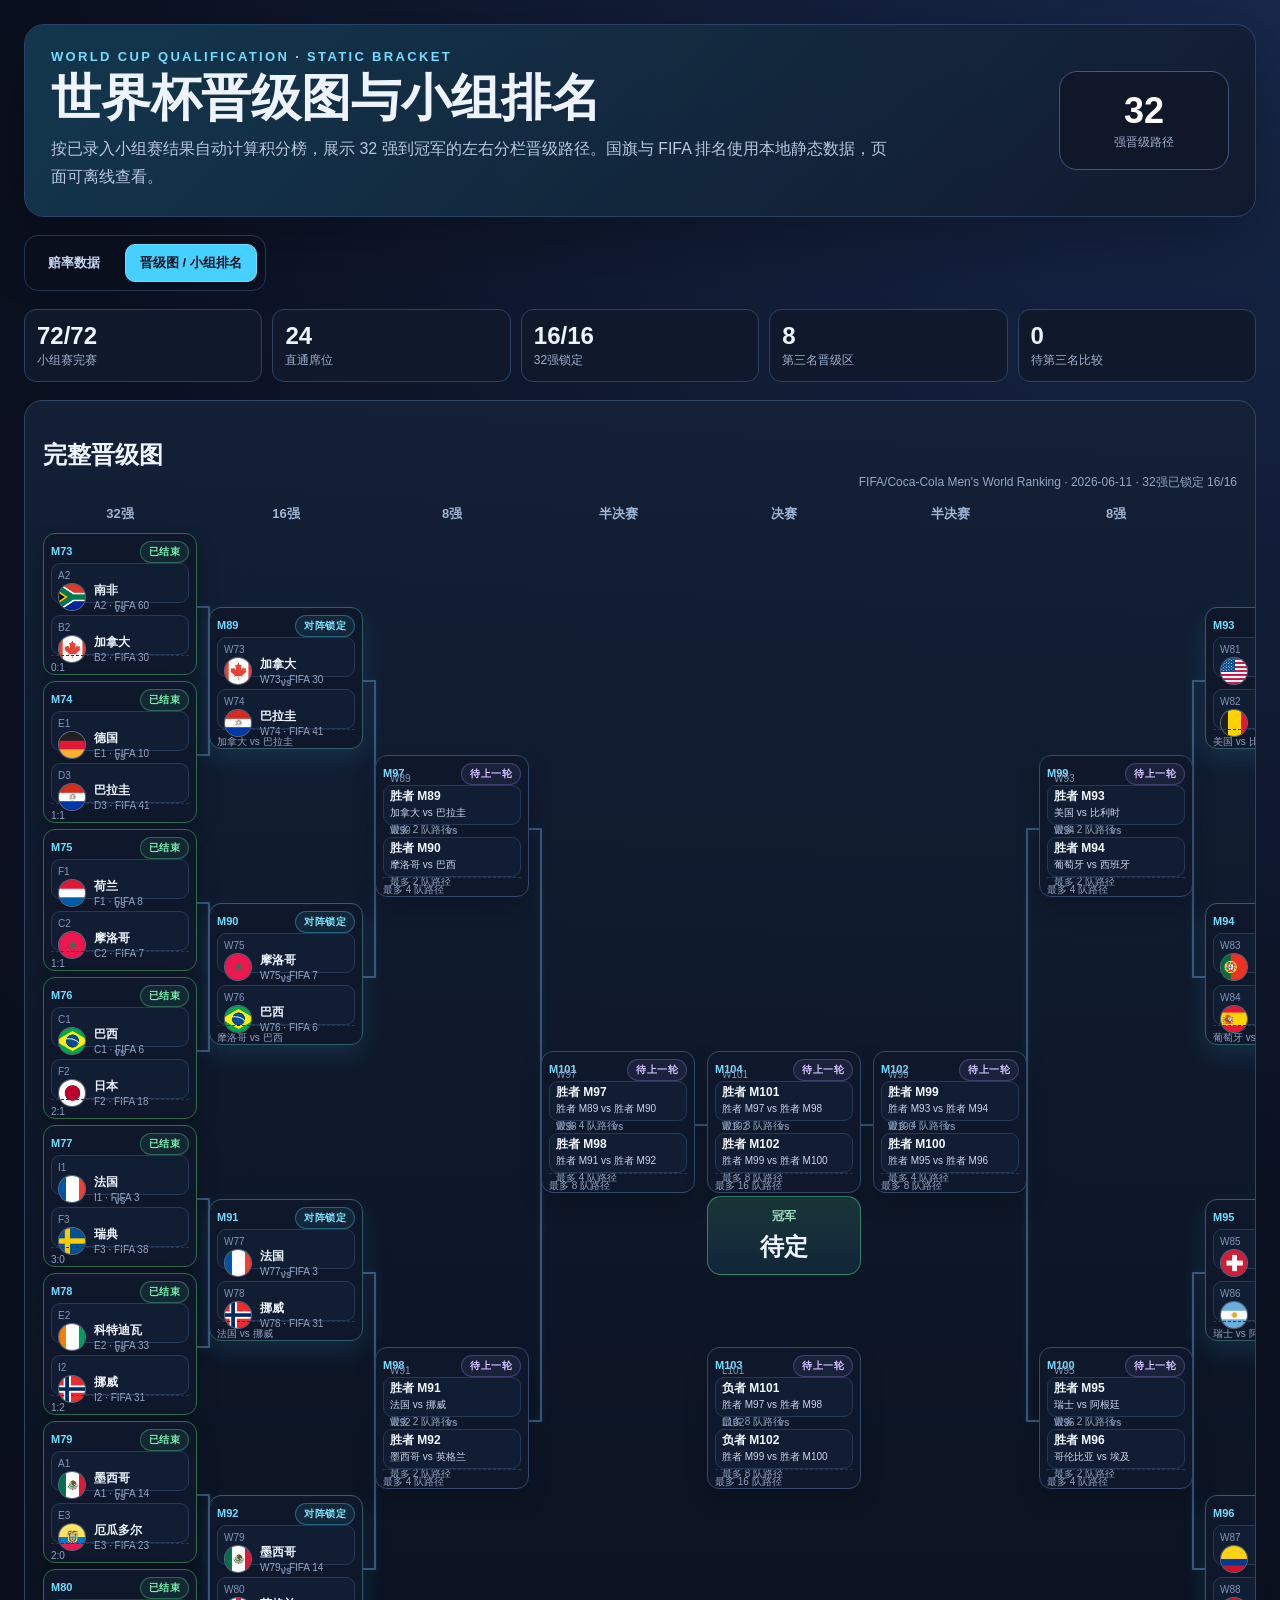
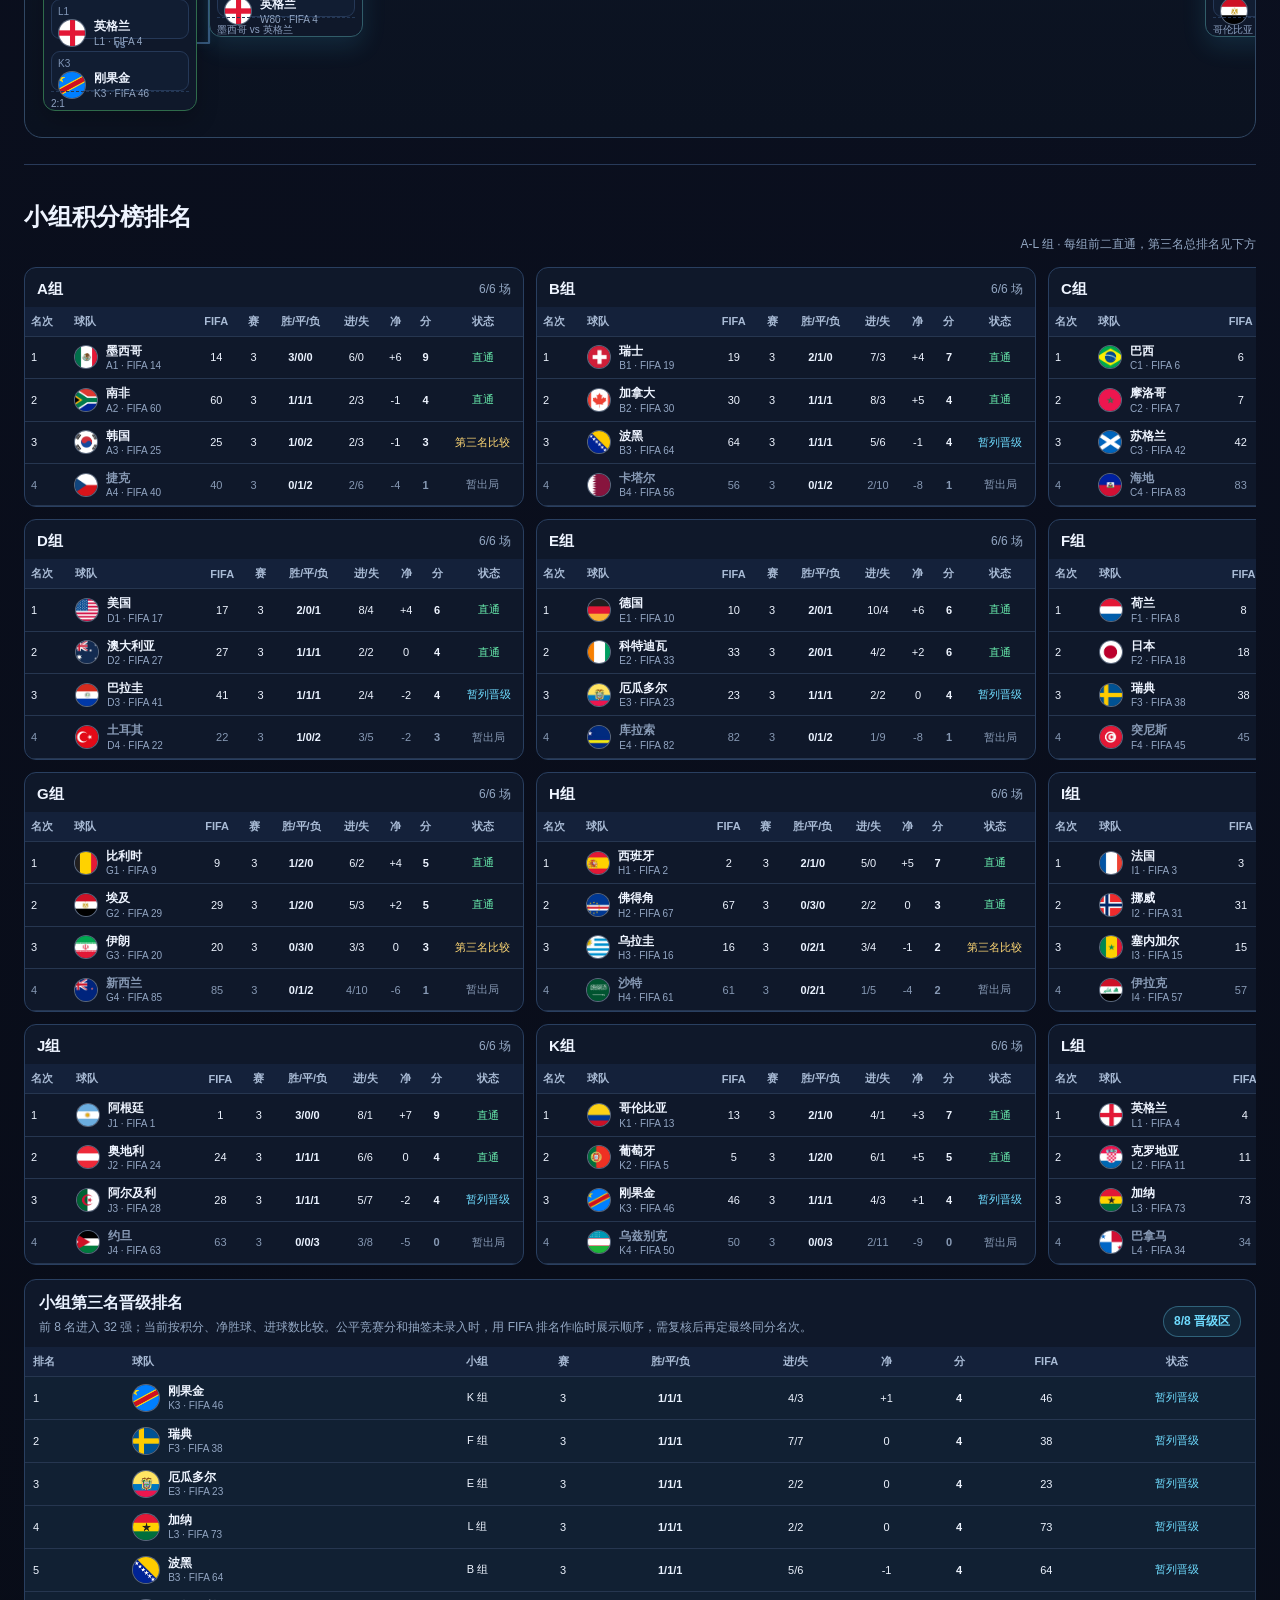
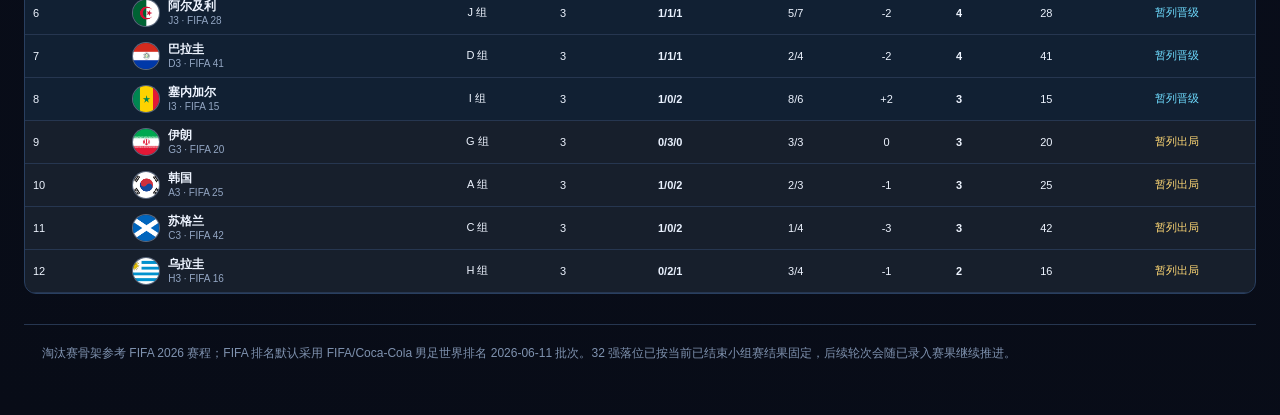
==== bracket.html @ 6c83ca10 "Add 2026-07-04 World Cup knockout odds" ====
<!doctype html>
<html lang="zh-CN">
<head>
  <meta charset="utf-8">
  <meta name="viewport" content="width=device-width,initial-scale=1">
  <title>美加墨世界杯晋级图与小组排名</title>
  <link rel="stylesheet" href="styles.css?v=20260704-r32-88">
</head>
<body>
<div class="app bracket-app">
  <header class="hero bracket-hero">
    <div>
      <div class="eyebrow">WORLD CUP QUALIFICATION · STATIC BRACKET</div>
      <h1>世界杯晋级图与小组排名</h1>
      <p>按已录入小组赛结果自动计算积分榜，展示 32 强到冠军的左右分栏晋级路径。国旗与 FIFA 排名使用本地静态数据，页面可离线查看。</p>
    </div>
    <div class="hero-badge"><strong>32</strong><span>强晋级路径</span></div>
  </header>

  <nav class="page-tabs" aria-label="页面切换">
    <a class="page-tab" href="index.html?v=20260704-r32-88">赔率数据</a>
    <a class="page-tab active" href="bracket.html?v=20260704-r32-88">晋级图 / 小组排名</a>
  </nav>

  <main>
    <section id="bracketSummary" class="advance-stats"></section>
    <section id="fullBracket" class="full-bracket-shell"></section>
    <section id="groupStandings" class="standings-board"></section>
  </main>

  <footer class="footer">
    淘汰赛骨架参考 FIFA 2026 赛程；FIFA 排名默认采用 FIFA/Coca-Cola 男足世界排名 2026-06-11 批次。32 强落位已按当前已结束小组赛结果固定，后续轮次会随已录入赛果继续推进。
  </footer>
</div>
  <script src="data.js?v=20260704-r32-88"></script>
  <script src="bracket.js?v=20260704-r32-88"></script>
</body>
</html>
---- styles.css ----
:root{
  --bg:#0b1020;--panel:#121a2d;--panel2:#18233b;--line:#2a3857;
  --text:#eef4ff;--muted:#9fb0cd;--accent:#45d0ff;--good:#54e39e;
  --warn:#ffcf5a;--bad:#ff6b78;--purple:#a78bfa;
  --tier-extreme:#ff5f6d;--tier-strong:#ff9f43;--tier-mid:#ffd166;
  --tier-balanced:#45d0ff;--tier-high:#a78bfa;
}
*{box-sizing:border-box}
html{scroll-behavior:smooth}
body{margin:0;background:radial-gradient(circle at top right,#17284b 0,#0b1020 32%,#080c17 100%);color:var(--text);font-family:Inter,"Microsoft YaHei","PingFang SC",Arial,sans-serif}
button,input,select{font:inherit}
.app{max-width:1600px;margin:0 auto;padding:24px}
.hero{display:grid;grid-template-columns:1fr auto;gap:18px;align-items:center;padding:24px 26px;border:1px solid #2b4168;background:linear-gradient(135deg,rgba(34,67,112,.82),rgba(15,25,45,.88));border-radius:20px;box-shadow:0 22px 70px rgba(0,0,0,.28)}
.eyebrow{color:#74dcff;font-size:13px;letter-spacing:.18em;font-weight:800}
h1{font-size:clamp(28px,4vw,50px);margin:8px 0 10px;line-height:1.05}
.hero p{margin:0;color:#b8c7df;max-width:850px;line-height:1.8}
.hero-badge{min-width:170px;text-align:center;border:1px solid #3d5885;background:#0f1729;border-radius:18px;padding:18px}
.hero-badge strong{display:block;font-size:36px;color:#fff}
.hero-badge span{font-size:12px;color:#9fb0cd}
.page-tabs{display:flex;gap:10px;margin:18px 0;border:1px solid #243654;background:rgba(10,16,31,.8);border-radius:14px;padding:8px;width:max-content;max-width:100%}
.page-tab{display:inline-flex;align-items:center;justify-content:center;min-height:38px;padding:8px 14px;border:1px solid transparent;border-radius:10px;color:#c6d7ee;text-decoration:none;font-weight:800;font-size:13px}
.page-tab:hover{background:#172440;color:#fff}
.page-tab.active{background:#45d0ff;color:#07111f;border-color:#6fdcff}
.toolbar{position:sticky;top:0;z-index:20;margin:18px 0;background:rgba(10,16,31,.92);backdrop-filter:blur(16px);border:1px solid #243654;border-radius:16px;padding:14px;display:grid;gap:12px}
.toolbar-main{display:grid;grid-template-columns:minmax(260px,1fr) minmax(180px,220px) auto;gap:10px;align-items:stretch}
.toolbar-filter-grid{display:grid;grid-template-columns:repeat(3,minmax(0,1fr));gap:10px;align-items:start}
.filter-group{display:grid;grid-template-columns:auto minmax(0,1fr);gap:10px;align-items:start;border:1px solid #243654;background:rgba(16,25,43,.62);border-radius:12px;padding:8px}
.toolbar-dates{display:grid;grid-template-columns:auto minmax(0,1fr);gap:10px;align-items:start}
.toolbar-label{display:inline-flex;align-items:center;min-height:42px;color:#9fb0cd;font-size:12px;font-weight:900;letter-spacing:.12em;white-space:nowrap}
.control{width:100%;border:1px solid #334563;background:#10192b;color:#eaf2ff;border-radius:10px;padding:10px 12px;outline:none}
.control:focus{border-color:#45d0ff;box-shadow:0 0 0 3px rgba(69,208,255,.12)}
.date-filter,.chip-filter{display:flex;align-items:center;flex-wrap:wrap;gap:6px;min-height:42px;overflow:visible;border:1px solid #334563;background:#10192b;border-radius:10px;padding:7px}
.date-chip,.filter-chip{flex:0 0 auto;border:1px solid #334563;background:#172440;color:#c6d7ee;border-radius:999px;padding:6px 10px;font-size:12px;font-weight:800;cursor:pointer}
.date-chip:hover,.filter-chip:hover{border-color:#45d0ff;color:#fff}
.date-chip.active,.filter-chip.active{background:#45d0ff;border-color:#6fdcff;color:#07111f}
.btn{border:1px solid #3e557a;background:#172440;color:#fff;border-radius:10px;padding:10px 14px;cursor:pointer;font-weight:700;white-space:nowrap}
.btn:hover{background:#203153}
.stats{display:grid;grid-template-columns:repeat(6,1fr);gap:12px;margin:18px 0}
.stat{border:1px solid #283a59;background:linear-gradient(180deg,#141e33,#101829);border-radius:14px;padding:16px}
.stat b{display:block;font-size:26px;margin-bottom:3px}
.stat span{font-size:12px;color:#9fb0cd}
.legend{display:flex;gap:8px;flex-wrap:wrap;margin:0 0 18px}
.legend-item{border:1px solid #334563;border-radius:999px;padding:6px 10px;font-size:12px;color:#c8d5e9}
.dot{display:inline-block;width:9px;height:9px;border-radius:50%;margin-right:6px}
.group{margin:22px 0 34px}
.group-title{display:flex;justify-content:space-between;align-items:end;border-bottom:1px solid #2a3956;padding:0 3px 12px;margin-bottom:14px}
.group-title h2{margin:0;font-size:24px}
.group-title small{color:#91a3c0}
.cards{display:grid;grid-template-columns:repeat(2,minmax(0,1fr));gap:16px}
.card{--tier:#45d0ff;border:1px solid #2b3a58;border-left:5px solid var(--tier);background:linear-gradient(160deg,rgba(24,35,59,.98),rgba(13,21,38,.98));border-radius:16px;overflow:hidden;box-shadow:0 16px 34px rgba(0,0,0,.2)}
.card-head{display:grid;grid-template-columns:1fr auto 1fr;align-items:center;gap:12px;padding:18px 18px 14px;background:linear-gradient(90deg,rgba(255,255,255,.025),rgba(255,255,255,.01))}
.team{text-align:center}
.team-name{font-size:21px;font-weight:850}
.rank{font-size:12px;color:#8fa2c0;margin-top:5px}
.score{font-size:30px;font-weight:900;white-space:nowrap}
.badges{display:flex;justify-content:center;gap:6px;flex-wrap:wrap;margin-top:7px}
.badge{font-size:11px;padding:4px 7px;border-radius:999px;border:1px solid #3b4e70;color:#c7d5ea}
.badge.host{color:#ffe18a;border-color:#806b27;background:#352d10}
.badge.verify{color:#8fe9ff;border-color:#23697e;background:#0c303d}
.badge.review{color:#ffd88d;border-color:#7f5b27;background:#382711}
.card-meta{display:flex;gap:10px;justify-content:space-between;padding:0 18px 14px;color:#92a6c3;font-size:12px}
.trend-strip{display:grid;grid-template-columns:repeat(3,minmax(0,1fr));gap:10px;padding:0 16px 16px}
.trend-chip{border:1px solid #2d4367;background:linear-gradient(180deg,#162340,#10192d);border-radius:12px;padding:10px 12px;min-width:0}
.trend-chip span{display:block;color:#8fa2c0;font-size:11px;margin-bottom:5px}
.trend-chip b{display:block;color:#f4f8ff;font-size:14px;line-height:1.35;white-space:nowrap;overflow:hidden;text-overflow:ellipsis}
.odds-grid{display:grid;grid-template-columns:1fr 1fr;gap:12px;padding:0 16px 16px}
.market{border:1px solid #2a3a57;background:#0e1728;border-radius:12px;padding:13px;min-width:0}
.market h3{font-size:14px;margin:0 0 10px;display:flex;justify-content:space-between;gap:8px}
.market h3 span{color:#8196b7;font-weight:500;font-size:11px}
.odds-head,.odds-row{display:grid;grid-template-columns:70px repeat(3,1fr);gap:6px;align-items:center}
.odds-head{font-size:11px;color:#7f92af;padding-bottom:6px;border-bottom:1px solid #263650}
.odds-row{font-size:13px;padding:7px 0;border-bottom:1px dashed #24324b}
.odds-row:last-child{border-bottom:0}
.odds-row b{text-align:center}
.arrow-up{color:#ff7784;font-weight:800;margin-left:3px}.arrow-down{color:#58b8ff;font-weight:800;margin-left:3px}.arrow-flat{color:#a9b7cc}
.spark{height:46px;margin:7px 0 0}
.spark svg{width:100%;height:100%}
.analysis{display:grid;grid-template-columns:1fr auto;gap:12px;align-items:center;border-top:1px solid #293852;padding:14px 16px}
.analysis p{margin:0;color:#c3d0e4;font-size:13px;line-height:1.65}
.outcome{border-radius:10px;padding:8px 10px;text-align:center;font-weight:800;font-size:12px;min-width:92px}
.outcome.hit{background:rgba(84,227,158,.13);color:#68edae;border:1px solid rgba(84,227,158,.35)}
.outcome.cold{background:rgba(255,107,120,.13);color:#ff8893;border:1px solid rgba(255,107,120,.35)}
.outcome.push{background:rgba(255,207,90,.13);color:#ffd875;border:1px solid rgba(255,207,90,.35)}
.details{display:none;border-top:1px solid #293852;padding:0 16px 16px}
.card.open .details{display:block}
.details-actions{display:flex;justify-content:space-between;align-items:center;margin-top:13px}
.source-link{color:#6fdcff;text-decoration:none;font-size:12px}
.detail-section{margin-top:14px}
.detail-section h4{font-size:13px;margin:0 0 8px;color:#eaf2ff}
.table-wrap{overflow:auto;margin-top:10px;border:1px solid #263650;border-radius:10px}
table{width:100%;border-collapse:collapse;font-size:12px}
th,td{padding:8px 10px;border-bottom:1px solid #263650;text-align:center;white-space:nowrap}
th{background:#14213a;color:#a9bbd5}
td:first-child,th:first-child{text-align:left}
.empty{padding:42px;text-align:center;border:1px dashed #334762;border-radius:15px;color:#93a6c3}
.small-empty{padding:18px;font-size:12px}
.qualification{margin:20px 0 30px;border:1px solid #304763;background:linear-gradient(180deg,rgba(19,32,54,.96),rgba(11,18,32,.96));border-radius:18px;padding:18px;box-shadow:0 18px 42px rgba(0,0,0,.18)}
.qualification-head,.board-title{display:flex;align-items:end;justify-content:space-between;gap:12px;margin-bottom:14px}
.qualification-head h2,.board-title h3{margin:0}
.qualification-head h2{font-size:28px}
.qualification-head span,.board-title span{color:#94a8c4;font-size:12px}
.section-kicker{font-size:12px;font-weight:850;letter-spacing:.14em;color:#6fdcff;margin-bottom:5px}
.advance-stats{display:grid;grid-template-columns:repeat(4,1fr);gap:10px;margin-bottom:14px}
.advance-stats div{border:1px solid #2b4263;background:#10192b;border-radius:12px;padding:12px}
.advance-stats b{display:block;font-size:24px}
.advance-stats span{font-size:12px;color:#9fb0cd}
.qualification-flow{display:grid;grid-template-columns:repeat(6,minmax(0,1fr));gap:10px}
.advance-group{border:1px solid #283c5d;background:#0f182a;border-radius:12px;padding:10px;min-width:0}
.advance-group h3{font-size:14px;margin:0 0 8px;color:#eaf2ff}
.advance-row{display:grid;grid-template-columns:22px minmax(0,1fr) auto;gap:7px;align-items:center;border:1px solid #253857;border-radius:9px;padding:7px;margin-top:6px;background:#111d32}
.advance-row span{display:grid;place-items:center;width:20px;height:20px;border-radius:50%;background:#24395b;color:#cfe2ff;font-size:11px;font-weight:850}
.advance-row b{font-size:13px;white-space:nowrap;overflow:hidden;text-overflow:ellipsis}
.advance-row em{font-style:normal;color:#f4f8ff;font-size:12px}
.advance-row i{grid-column:2/4;font-style:normal;font-size:11px;color:#94a8c4}
.advance-row.direct{border-color:rgba(84,227,158,.42);background:rgba(84,227,158,.08)}
.advance-row.third-in{border-color:rgba(69,208,255,.42);background:rgba(69,208,255,.08)}
.advance-row.third-out{border-color:rgba(255,207,90,.34);background:rgba(255,207,90,.07)}
.advance-row.out{opacity:.72}
.knockout-board,.standings-board{margin-top:16px;border-top:1px solid #283a59;padding-top:16px}
.standings-board{overflow-x:auto;overflow-y:hidden;scrollbar-width:thin}
.matchup-grid{display:grid;grid-template-columns:repeat(4,minmax(0,1fr));gap:10px}
.matchup{display:grid;grid-template-columns:auto minmax(0,1fr) auto minmax(0,1fr);gap:8px;align-items:center;border:1px solid #293f60;background:#0f182a;border-radius:12px;padding:10px;min-height:58px}
.matchup small{color:#6fdcff;font-weight:850}
.matchup span{font-size:12px;color:#d7e5f8;white-space:nowrap;overflow:hidden;text-overflow:ellipsis}
.matchup b{color:#7890b2;font-size:11px}
.standings-grid{display:grid;grid-template-columns:repeat(3,minmax(500px,1fr));gap:12px;min-width:min-content}
.standing-card{border:1px solid #293f60;background:#0f182a;border-radius:12px;overflow:hidden;min-width:500px}
.standing-card-head{display:flex;justify-content:space-between;align-items:center;padding:12px 12px 8px}
.standing-card-head h3{margin:0;font-size:15px}
.standing-card-head span{font-size:12px;color:#94a8c4}
.standing-table-wrap{width:100%;max-width:100%;overflow-x:auto;overflow-y:hidden}
.standing-card table{font-size:11px;min-width:500px}
.standing-card th,.standing-card td{padding:7px 6px}
.standing-card td:nth-child(2),.standing-card th:nth-child(2){text-align:left;min-width:74px}
.record-cell{font-variant-numeric:tabular-nums;font-weight:850;color:#eaf2ff}
.standing-card tr.direct td:last-child{color:#69edae}
.standing-card tr.third-in td:last-child{color:#6fdcff}
.standing-card tr.third-out td:last-child{color:#ffd875}
.standing-card tr.out{color:#8799b4}
.third-ranking-board{margin-top:14px;border:1px solid #293f60;background:#0f182a;border-radius:12px;overflow:hidden;min-width:840px}
.third-ranking-head{display:flex;justify-content:space-between;align-items:end;gap:14px;padding:13px 14px 10px}
.third-ranking-head h3{margin:0 0 4px;font-size:16px;color:#eaf2ff}
.third-ranking-head p{margin:0;max-width:860px;color:#94a8c4;font-size:12px;line-height:1.55}
.third-ranking-head span{flex:0 0 auto;border:1px solid rgba(111,220,255,.32);background:rgba(69,208,255,.08);border-radius:999px;padding:6px 10px;color:#6fdcff;font-size:12px;font-weight:900}
.third-ranking-table{font-size:11px}
.third-ranking-table th,.third-ranking-table td{padding:7px 8px}
.third-ranking-table td:nth-child(2),.third-ranking-table th:nth-child(2){text-align:left;min-width:116px}
.third-ranking-table tr.third-in{background:rgba(69,208,255,.045)}
.third-ranking-table tr.third-in td:last-child{color:#6fdcff}
.third-ranking-table tr.third-out{background:rgba(255,207,90,.035)}
.third-ranking-table tr.third-out td:last-child{color:#ffd875}
.bracket-app{max-width:1900px}
.bracket-hero{background:linear-gradient(135deg,rgba(20,60,83,.88),rgba(18,25,45,.94))}
.full-bracket-shell{margin:18px 0 26px;border:1px solid #304763;background:linear-gradient(180deg,rgba(19,32,54,.96),rgba(11,18,32,.96));border-radius:18px;padding:18px;overflow-x:auto;overflow-y:hidden;scrollbar-width:thin}
.full-bracket{width:var(--bracket-width);min-width:var(--bracket-width);overflow:visible;padding-bottom:2px}
.bracket-round-labels{display:grid;grid-template-columns:repeat(9,minmax(0,var(--bracket-col-width)));gap:var(--bracket-gap);width:var(--bracket-width);margin:2px 0 10px;color:#9fb7d6;font-size:13px;font-weight:900;text-align:center}
.bracket-canvas{position:relative;display:grid;grid-template-columns:repeat(9,minmax(0,var(--bracket-col-width)));grid-template-rows:repeat(16,var(--bracket-row-height));column-gap:var(--bracket-gap);width:var(--bracket-width);height:var(--bracket-height)}
.bracket-connectors{position:absolute;inset:0;width:var(--bracket-width);height:var(--bracket-height);pointer-events:none;z-index:1}
.bracket-connectors path{fill:none;stroke:#365579;stroke-width:2.2;stroke-linecap:round;stroke-linejoin:round;filter:drop-shadow(0 0 4px rgba(69,208,255,.1))}
.bracket-node{position:relative;z-index:2;display:flex;align-items:stretch;min-width:0}
.bracket-match{position:relative;width:100%;height:var(--bracket-node-height,128px);border:1px solid #2b4263;background:#0f182a;border-radius:12px;padding:7px;min-width:0;box-shadow:0 10px 22px rgba(0,0,0,.2);display:flex;flex-direction:column;justify-content:space-between}
.bracket-match.state-locked{border-color:#315d69;box-shadow:0 10px 24px rgba(69,208,255,.12)}
.bracket-match.state-third{border-color:#5d5030}
.bracket-match.state-path{border-color:#34476c}
.bracket-match.state-played{border-color:#2f6b4b}
.compact-tree .bracket-round-labels{font-size:11px}
.compact-tree .bracket-match{padding:6px}
.compact-tree .competitor{padding:5px;min-height:36px}
.compact-tree .team-line{grid-template-columns:22px minmax(0,1fr);gap:5px}
.compact-tree .flag{width:22px;height:22px}
.compact-tree .team-line-main b{font-size:11px}
.compact-tree .team-line-main span{font-size:9px}
.compact-tree .candidate-chip{max-width:64px}
.match-head{display:flex;align-items:center;justify-content:space-between;gap:8px}
.match-code{font-size:11px;color:#6fdcff;font-weight:900;line-height:1}
.match-state{display:inline-flex;align-items:center;justify-content:center;border-radius:999px;padding:3px 8px;font-size:10px;font-weight:900;letter-spacing:.04em;border:1px solid #334869;color:#9fb7d6;background:#122037;white-space:nowrap}
.match-state.state-locked{border-color:rgba(69,208,255,.35);background:rgba(69,208,255,.08);color:#7ae3ff}
.match-state.state-third{border-color:rgba(255,207,90,.32);background:rgba(255,207,90,.08);color:#ffd875}
.match-state.state-path{border-color:rgba(167,139,250,.28);background:rgba(167,139,250,.08);color:#d3c3ff}
.match-state.state-played{border-color:rgba(84,227,158,.35);background:rgba(84,227,158,.08);color:#7cf0b1}
.match-state.state-pending{border-color:rgba(159,176,205,.25);background:rgba(159,176,205,.06);color:#b9c9de}
.competitor{border:1px solid #253857;background:#111d32;border-radius:9px;padding:6px;min-height:40px}
.competitor + .versus + .competitor{margin-top:0}
.versus{text-align:center;color:#7086a7;font-size:10px;font-weight:900;line-height:12px}
.competitor.placeholder{display:grid;align-content:center;color:#c6d7ee}
.competitor small{display:block;color:#8196b7;font-size:10px;margin-bottom:2px}
.competitor.placeholder b{font-size:12px}
.competitor.progress-slot{display:grid;gap:3px;align-content:center}
.competitor.progress-slot b{font-size:12px;line-height:1.2;color:#f2f7ff}
.competitor.progress-slot span{font-size:10px;line-height:1.35;color:#c9d7ec}
.competitor.progress-slot em{font-style:normal;font-size:10px;color:#8ea4c2}
.third-title{font-size:10px;color:#cbd8ec;margin-bottom:4px;white-space:nowrap;overflow:hidden;text-overflow:ellipsis}
.third-candidates{display:grid;gap:5px}
.third-candidates.compact{display:flex;gap:4px;flex-wrap:wrap;overflow:visible}
.third-candidates>span{color:#8196b7;font-size:12px}
.candidate-chip{display:inline-flex;align-items:center;gap:3px;min-width:0;max-width:100%;border:1px solid #304a70;border-radius:999px;background:#15223a;padding:2px 5px;color:#dce8f8}
.candidate-chip b{font-size:10px;white-space:nowrap;overflow:hidden;text-overflow:ellipsis}
.candidate-chip em{display:none}
.candidate-chip.muted{max-width:none;color:#8fa2c0}
.chip-flag{width:14px;height:14px;border-radius:50%;object-fit:cover;border:1px solid rgba(255,255,255,.25);background:#243551;flex:0 0 auto}
.team-line{display:grid;grid-template-columns:28px minmax(0,1fr);gap:8px;align-items:center;min-width:0}
.flag{width:28px;height:28px;border-radius:50%;object-fit:cover;border:1px solid rgba(255,255,255,.25);background:#243551}
.flag-empty{display:block}
.team-line-main{min-width:0}
.team-line-main b{display:block;font-size:12px;line-height:1.2;white-space:nowrap;overflow:hidden;text-overflow:ellipsis}
.team-line-main span{display:block;color:#93a6c3;font-size:10px;margin-top:2px;white-space:nowrap;overflow:hidden;text-overflow:ellipsis}
.match-note{border-top:1px dashed #243856;padding-top:5px;font-size:10px;line-height:1.35;color:#8ea2c2}
.champion-card{position:relative;z-index:2;align-self:center;border:1px solid rgba(84,227,158,.45);background:linear-gradient(180deg,rgba(84,227,158,.16),rgba(69,208,255,.08));border-radius:14px;padding:11px;text-align:center;min-height:56px}
.champion-card span{display:block;color:#9fdcbf;font-size:12px;font-weight:900;margin-bottom:6px}
.champion-card b{font-size:24px}
.mobile-bracket{display:grid;gap:14px;width:100%;max-width:100%;overflow:hidden}
.mobile-round-section{border:1px solid #263d5f;background:rgba(15,24,42,.68);border-radius:12px;padding:12px;min-width:0}
.mobile-round-section h3{margin:0 0 10px;color:#dfefff;font-size:15px}
.mobile-round-grid{display:grid;grid-template-columns:repeat(2,minmax(0,1fr));gap:10px}
.mobile-bracket .bracket-match{height:auto;min-height:128px}
.mobile-bracket .competitor{min-height:42px}
.mobile-champion-card{border:1px solid rgba(84,227,158,.5);background:linear-gradient(180deg,rgba(84,227,158,.16),rgba(69,208,255,.08));border-radius:14px;padding:14px;text-align:center}
.mobile-champion-card span{display:block;color:#9fdcbf;font-size:12px;font-weight:900;margin-bottom:6px}
.mobile-champion-card b{font-size:24px}
.standing-card .team-line{grid-template-columns:24px minmax(0,1fr)}
.standing-card .flag{width:24px;height:24px}
.standing-card .team-line-main b{font-size:12px}
.standing-card .team-line-main span{font-size:10px}
.bracket-app .advance-stats{grid-template-columns:repeat(5,minmax(0,1fr))}
.footer{margin:30px 0 10px;padding:18px;border-top:1px solid #263650;color:#7f92af;font-size:12px;line-height:1.7}
.compact .cards{grid-template-columns:1fr}
.compact .details{display:none!important}
@media(max-width:1100px){
  .toolbar-main{grid-template-columns:minmax(0,1fr) minmax(180px,220px) auto}
  .toolbar-filter-grid{grid-template-columns:1fr}
  .toolbar-main .btn{width:100%}
  .stats{grid-template-columns:repeat(3,1fr)}
  .cards{grid-template-columns:1fr}
  .qualification-flow{grid-template-columns:repeat(3,minmax(0,1fr))}
  .matchup-grid{grid-template-columns:repeat(2,minmax(0,1fr))}
  .standings-grid{grid-template-columns:repeat(2,minmax(500px,1fr))}
  .bracket-app .advance-stats{grid-template-columns:repeat(3,minmax(0,1fr))}
}
@media(max-width:900px){
  .full-bracket-shell{padding:14px}
  .mobile-round-grid{grid-template-columns:repeat(2,minmax(0,1fr))}
}
@media(max-width:680px){
  .app{padding:12px}
  .hero{grid-template-columns:1fr}
  .hero-badge{display:none}
  .toolbar{position:static}
  .toolbar-main{grid-template-columns:1fr 1fr}
  .toolbar-main .search{grid-column:1/-1}
  .toolbar-main .btn{width:100%}
  .filter-group,
  .toolbar-dates{grid-template-columns:1fr}
  .toolbar-label{min-height:auto}
  .page-tabs{width:100%;display:grid;grid-template-columns:1fr 1fr}
  .page-tab{padding:8px 10px;font-size:12px}
  .stats{grid-template-columns:repeat(2,1fr)}
  .trend-strip{grid-template-columns:1fr}
  .odds-grid{grid-template-columns:1fr}
  .card-head{grid-template-columns:1fr auto 1fr}
  .team-name{font-size:16px}
  .score{font-size:24px}
  .qualification{padding:12px}
  .qualification-head,.board-title{align-items:start;flex-direction:column}
  .advance-stats{grid-template-columns:repeat(2,1fr)}
  .qualification-flow,.matchup-grid{grid-template-columns:1fr}
  .standings-grid{grid-template-columns:repeat(1,minmax(500px,1fr))}
  .matchup{grid-template-columns:auto 1fr;gap:6px}
  .matchup b{display:none}
  .matchup span:last-child{grid-column:2/3}
  .full-bracket-shell{padding:12px}
  .mobile-round-grid{grid-template-columns:1fr}
  .bracket-app .advance-stats{grid-template-columns:repeat(2,minmax(0,1fr))}
  .third-ranking-head{align-items:start;flex-direction:column}
}
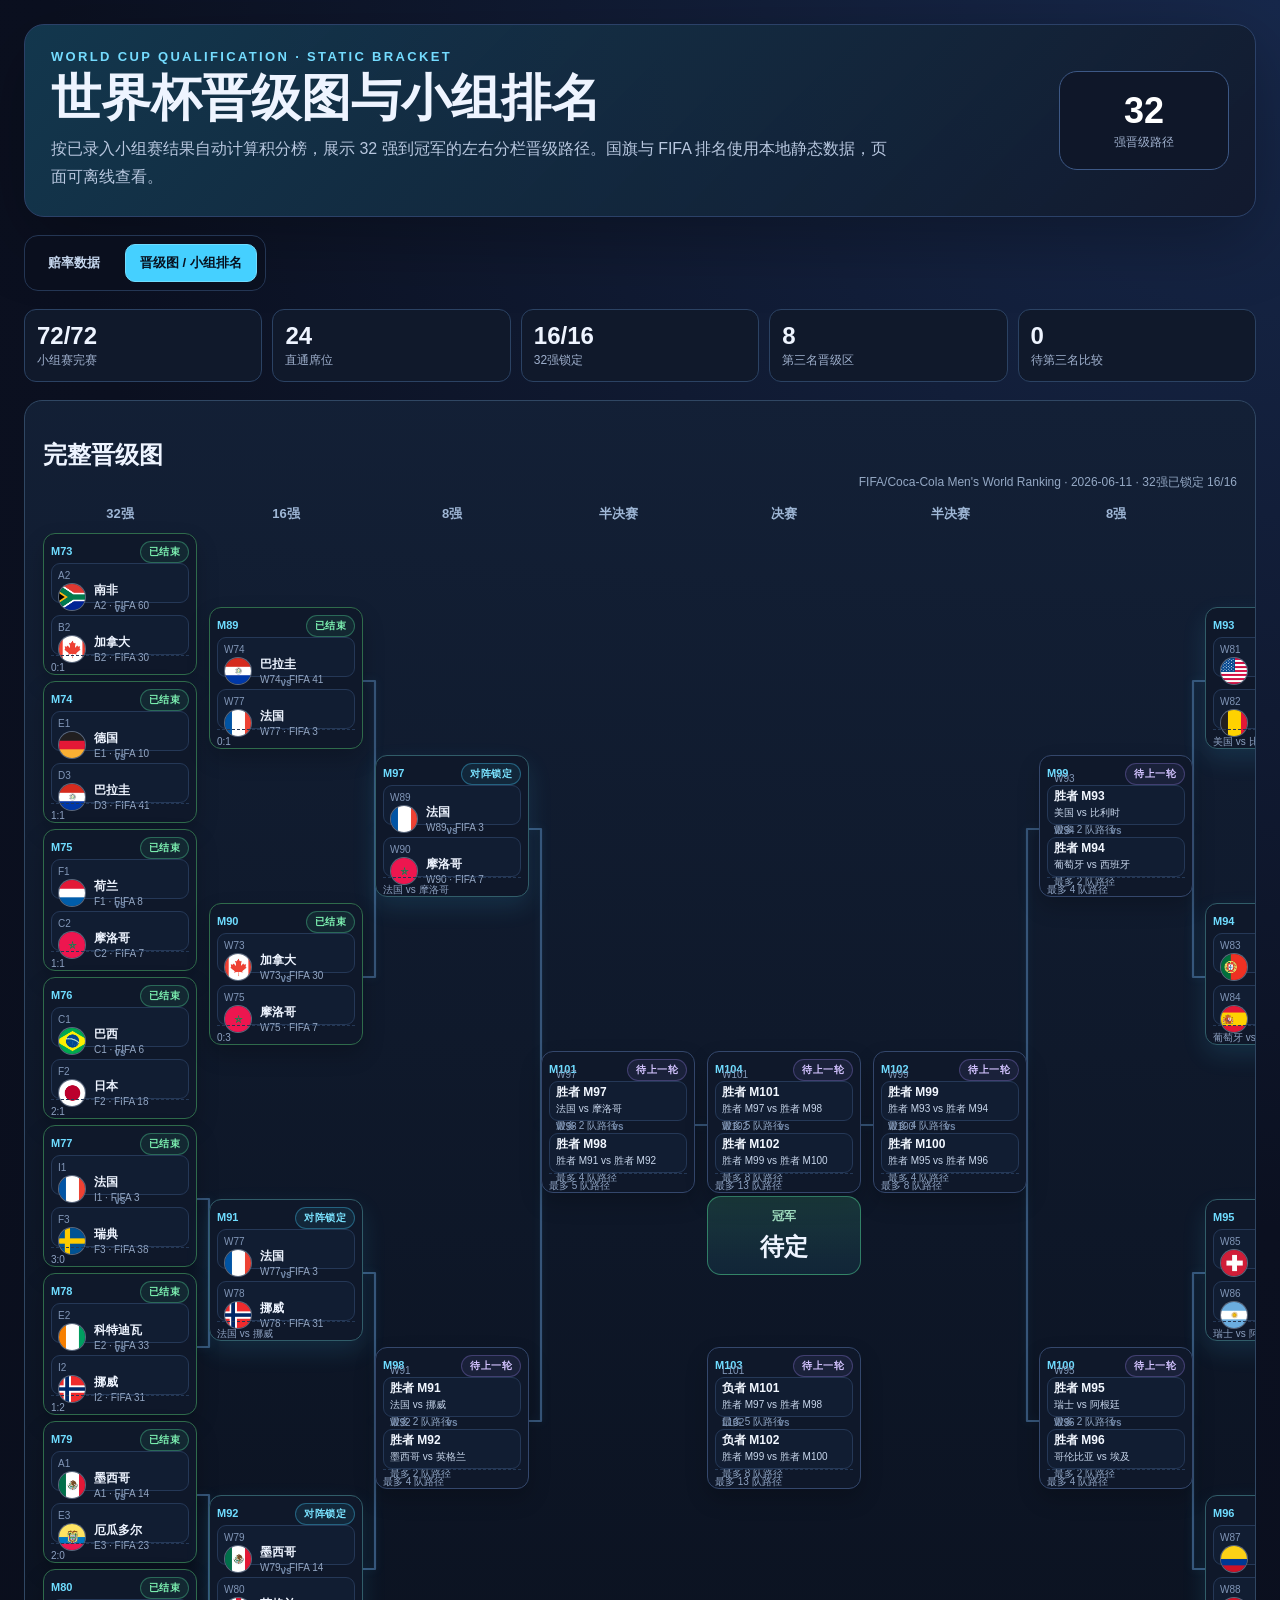
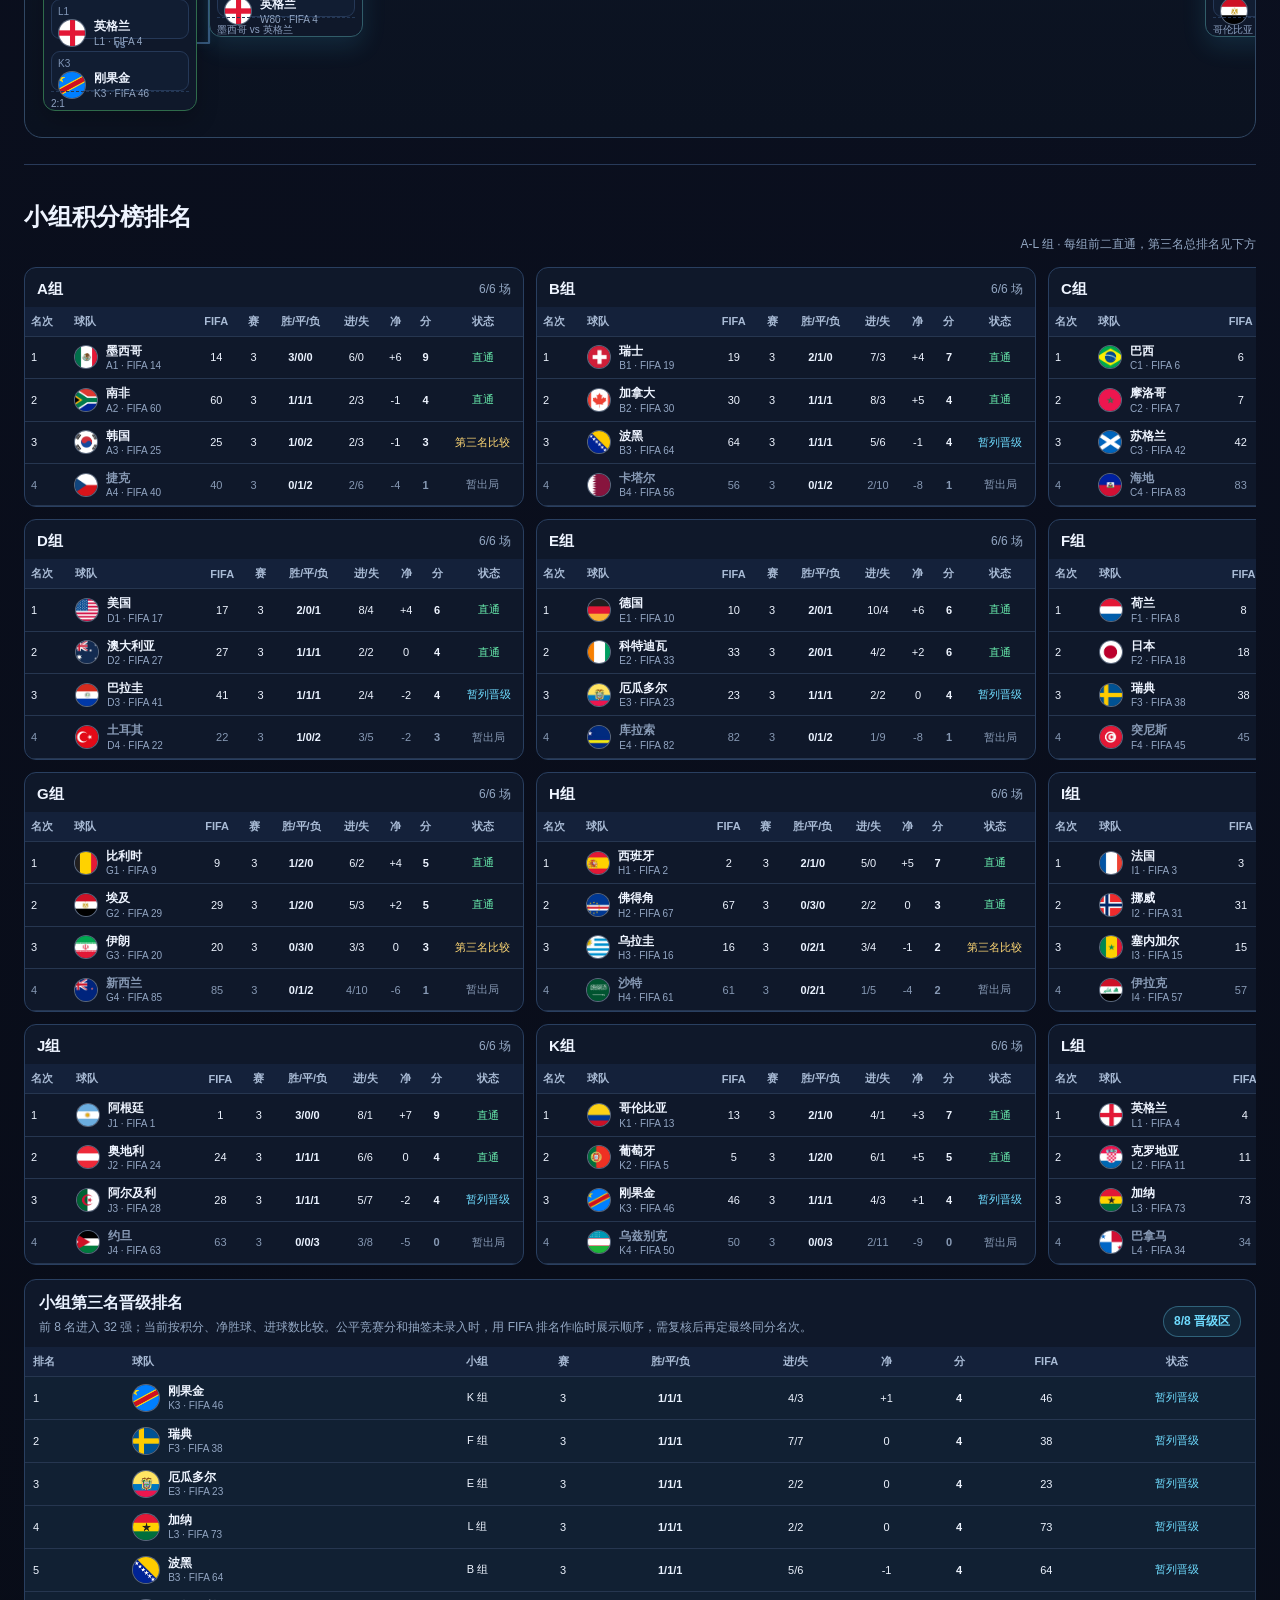
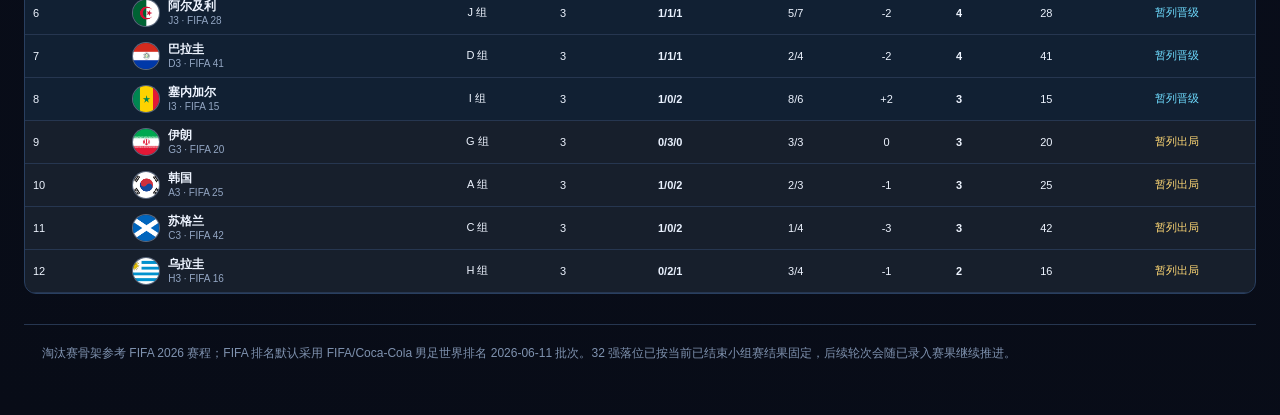
==== commit 892ebe57: "Add 2026-07-05 World Cup round of 16 odds" ====
--- a/bracket.html
+++ b/bracket.html
@@ -4,7 +4,7 @@
   <meta charset="utf-8">
   <meta name="viewport" content="width=device-width,initial-scale=1">
   <title>美加墨世界杯晋级图与小组排名</title>
-  <link rel="stylesheet" href="styles.css?v=20260704-r32-88">
+  <link rel="stylesheet" href="styles.css?v=20260705-r16-90">
 </head>
 <body>
 <div class="app bracket-app">
@@ -18,8 +18,8 @@
   </header>
 
   <nav class="page-tabs" aria-label="页面切换">
-    <a class="page-tab" href="index.html?v=20260704-r32-88">赔率数据</a>
-    <a class="page-tab active" href="bracket.html?v=20260704-r32-88">晋级图 / 小组排名</a>
+    <a class="page-tab" href="index.html?v=20260705-r16-90">赔率数据</a>
+    <a class="page-tab active" href="bracket.html?v=20260705-r16-90">晋级图 / 小组排名</a>
   </nav>
 
   <main>
@@ -32,7 +32,7 @@
     淘汰赛骨架参考 FIFA 2026 赛程；FIFA 排名默认采用 FIFA/Coca-Cola 男足世界排名 2026-06-11 批次。32 强落位已按当前已结束小组赛结果固定，后续轮次会随已录入赛果继续推进。
   </footer>
 </div>
-  <script src="data.js?v=20260704-r32-88"></script>
-  <script src="bracket.js?v=20260704-r32-88"></script>
+  <script src="data.js?v=20260705-r16-90"></script>
+  <script src="bracket.js?v=20260705-r16-90"></script>
 </body>
 </html>
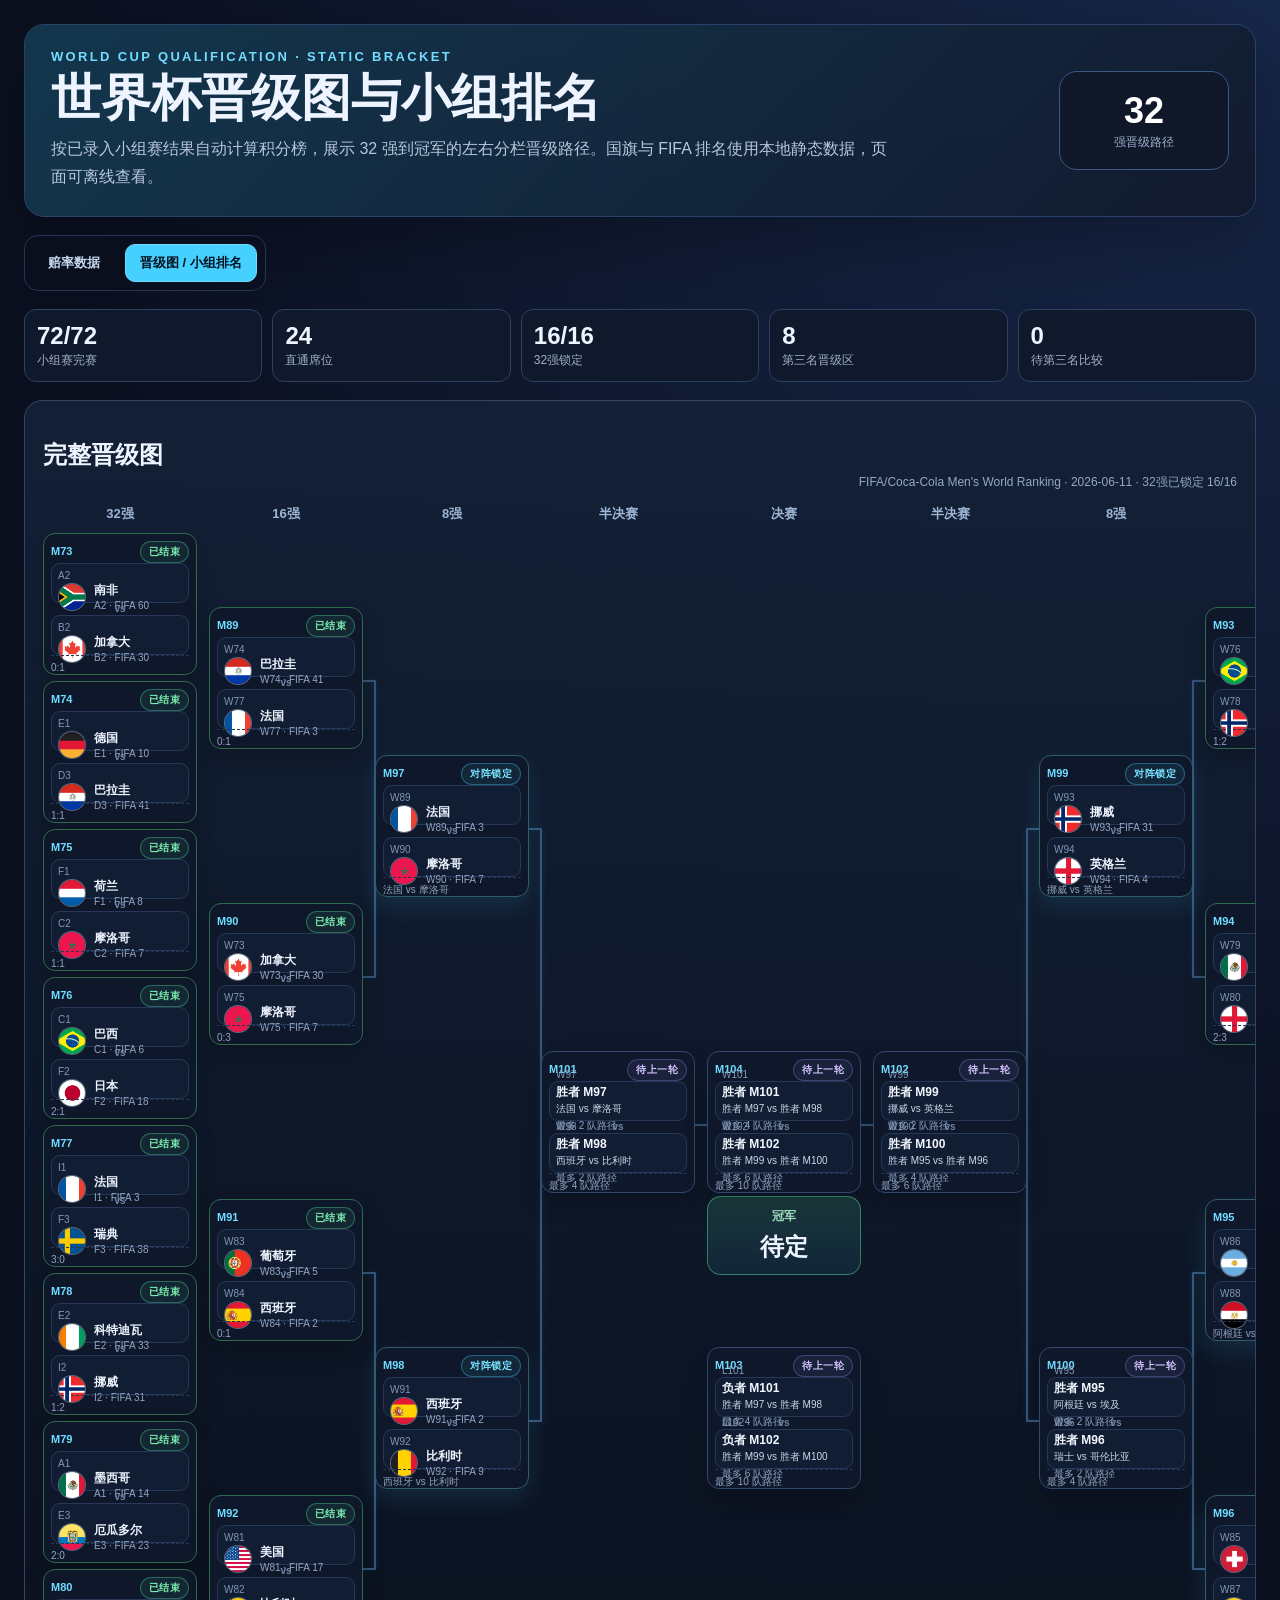
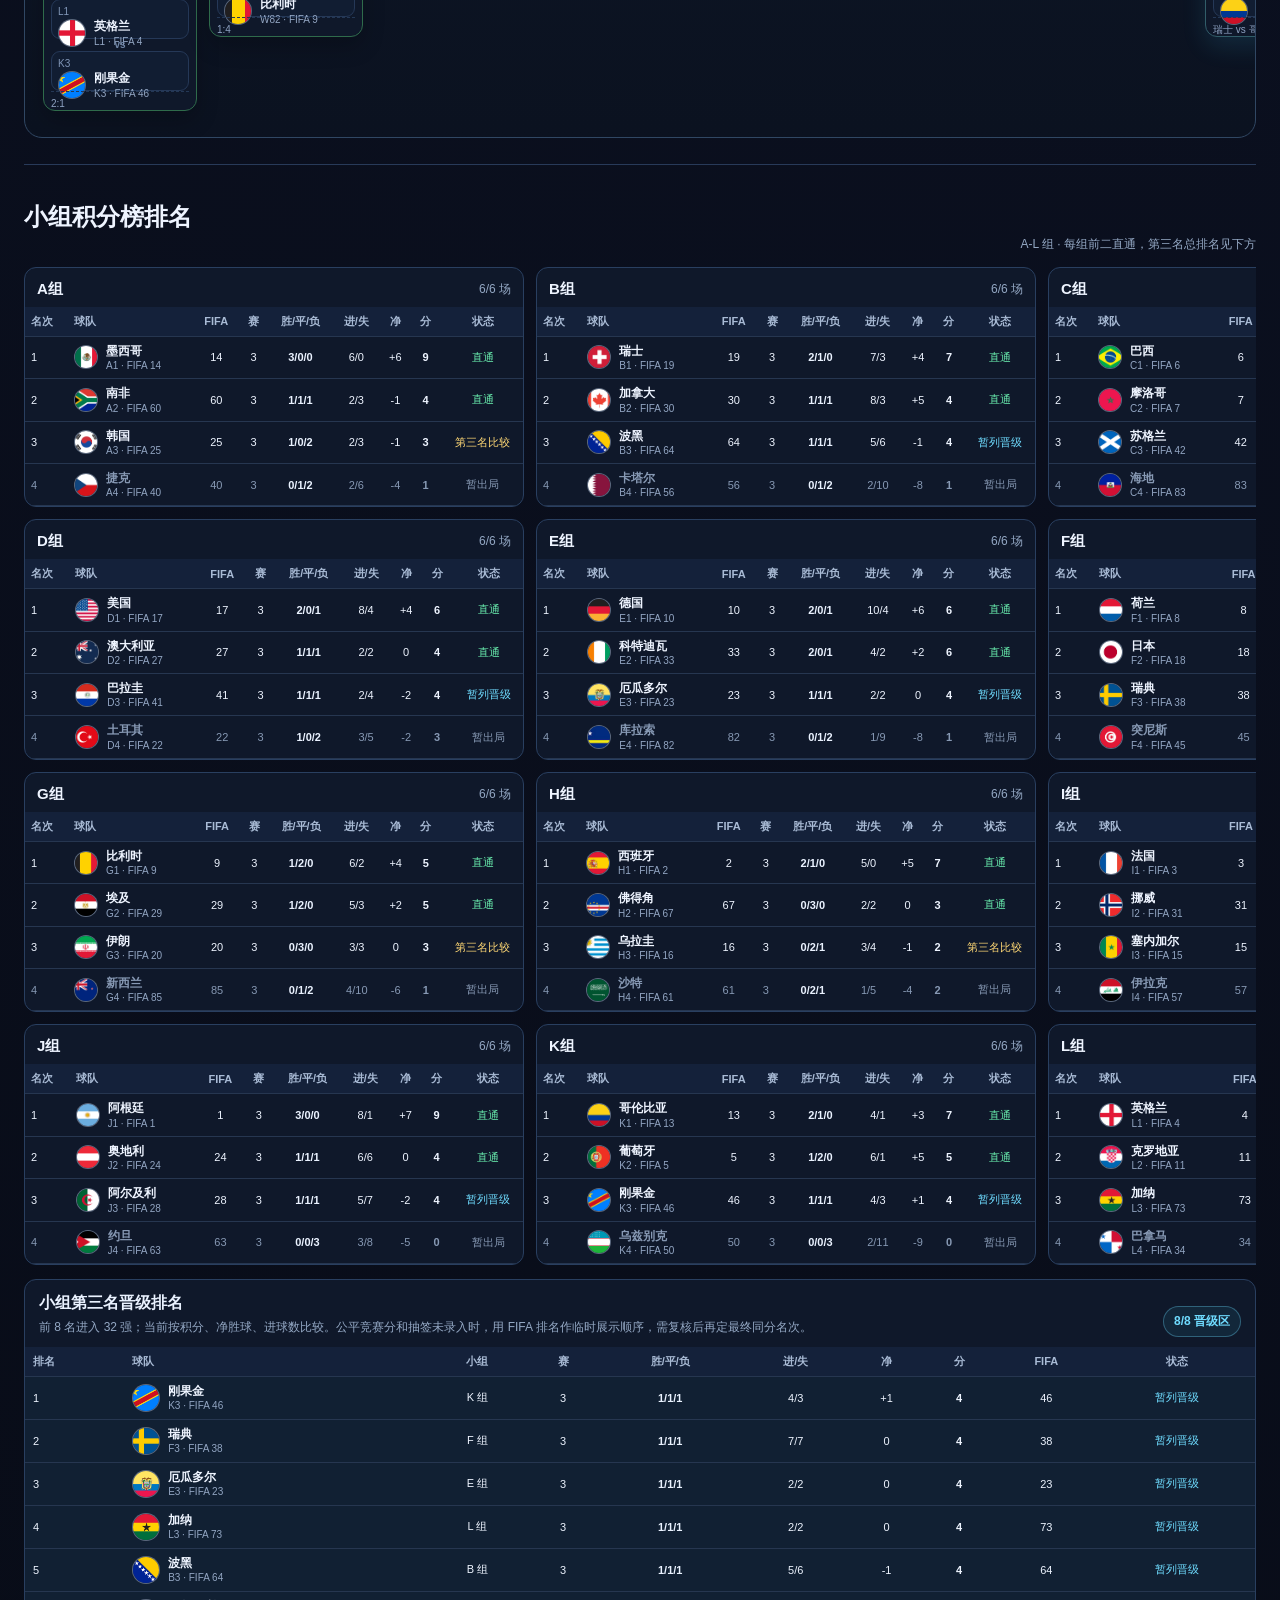
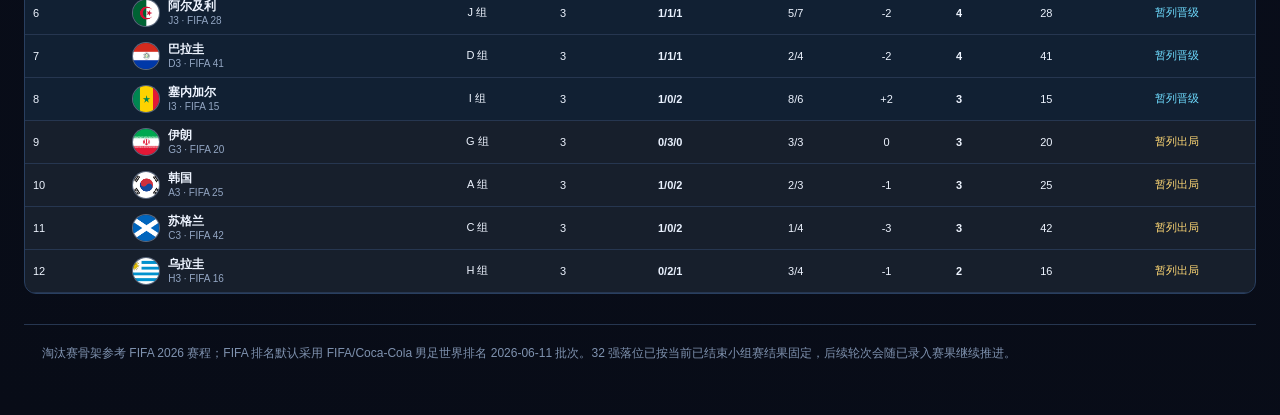
==== commit b12a8dd5: "Add 2026-07-06 and 2026-07-07 World Cup round of 16 odds" ====
--- a/bracket.html
+++ b/bracket.html
@@ -4,7 +4,7 @@
   <meta charset="utf-8">
   <meta name="viewport" content="width=device-width,initial-scale=1">
   <title>美加墨世界杯晋级图与小组排名</title>
-  <link rel="stylesheet" href="styles.css?v=20260705-r16-90">
+  <link rel="stylesheet" href="styles.css?v=20260707-r16-92">
 </head>
 <body>
 <div class="app bracket-app">
@@ -18,8 +18,8 @@
   </header>
 
   <nav class="page-tabs" aria-label="页面切换">
-    <a class="page-tab" href="index.html?v=20260705-r16-90">赔率数据</a>
-    <a class="page-tab active" href="bracket.html?v=20260705-r16-90">晋级图 / 小组排名</a>
+    <a class="page-tab" href="index.html?v=20260707-r16-92">赔率数据</a>
+    <a class="page-tab active" href="bracket.html?v=20260707-r16-92">晋级图 / 小组排名</a>
   </nav>
 
   <main>
@@ -32,7 +32,7 @@
     淘汰赛骨架参考 FIFA 2026 赛程；FIFA 排名默认采用 FIFA/Coca-Cola 男足世界排名 2026-06-11 批次。32 强落位已按当前已结束小组赛结果固定，后续轮次会随已录入赛果继续推进。
   </footer>
 </div>
-  <script src="data.js?v=20260705-r16-90"></script>
-  <script src="bracket.js?v=20260705-r16-90"></script>
+  <script src="data.js?v=20260707-r16-92"></script>
+  <script src="bracket.js?v=20260707-r16-92"></script>
 </body>
 </html>
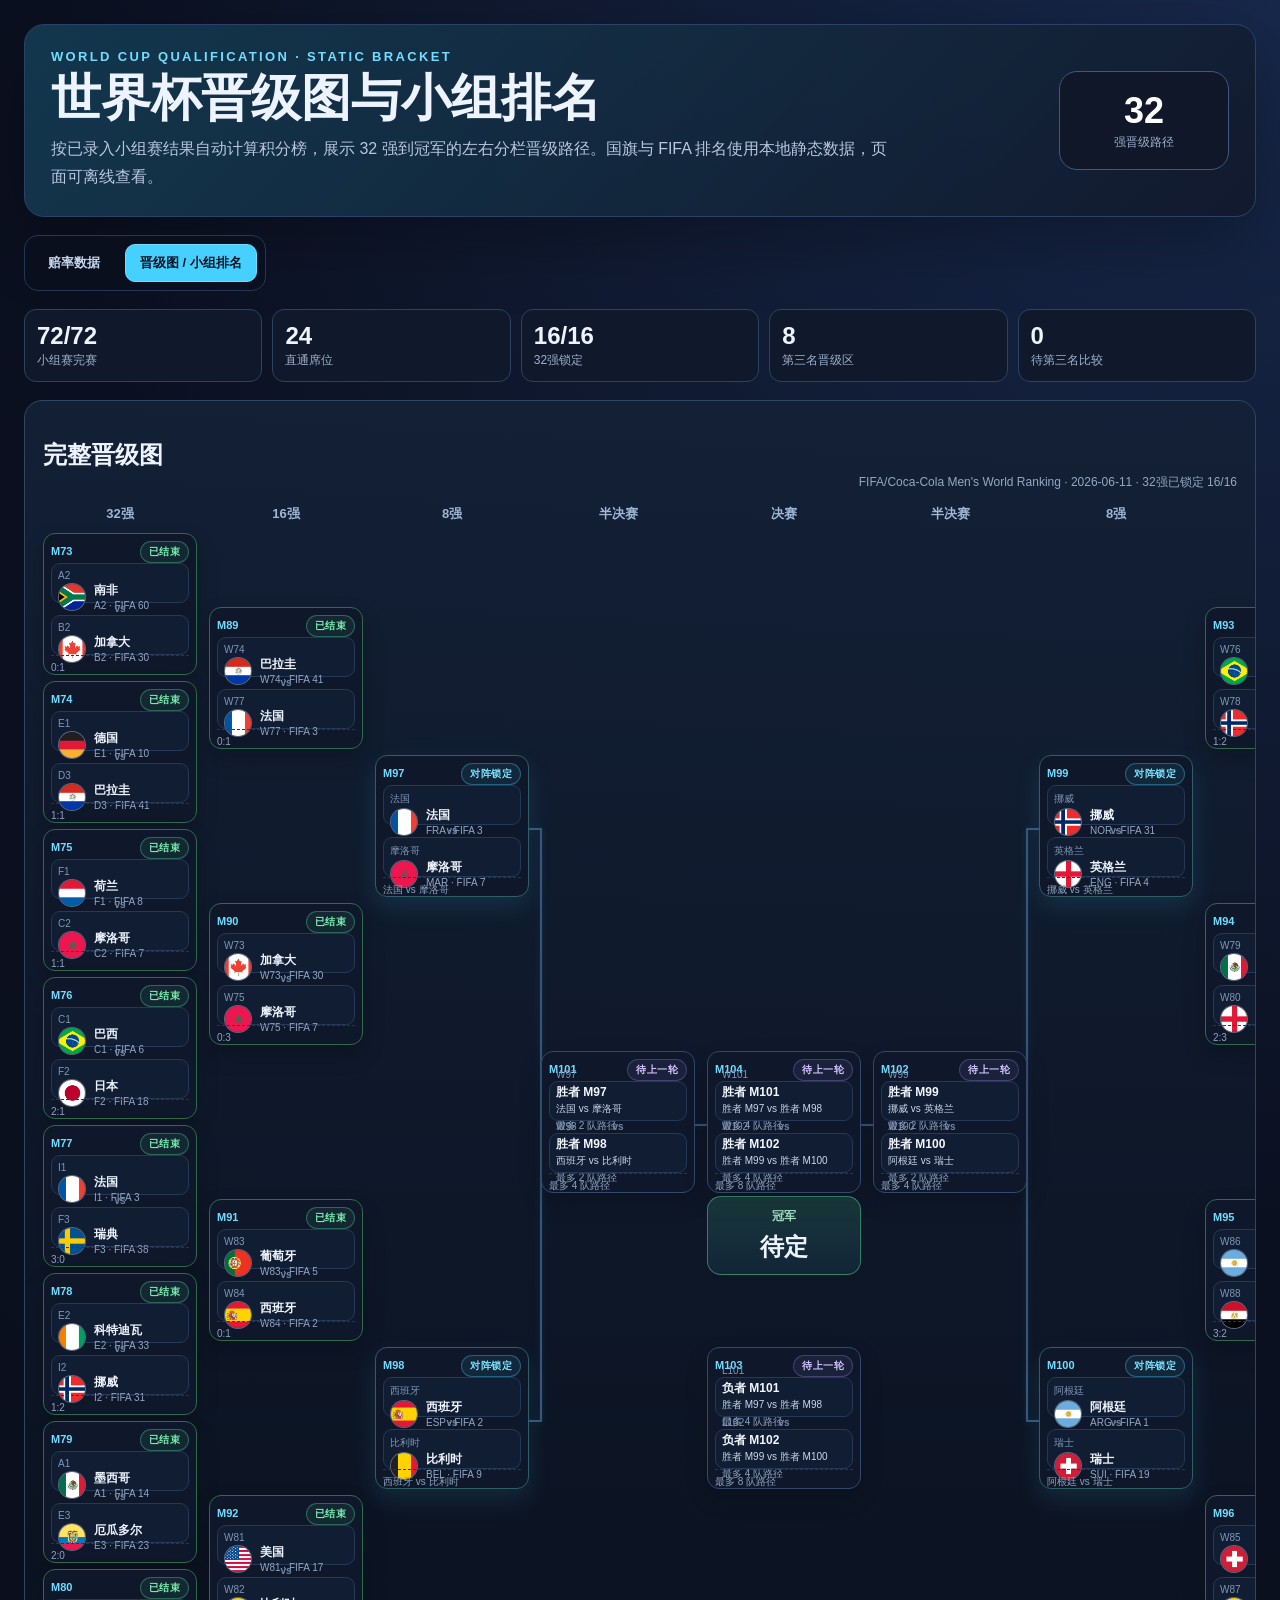
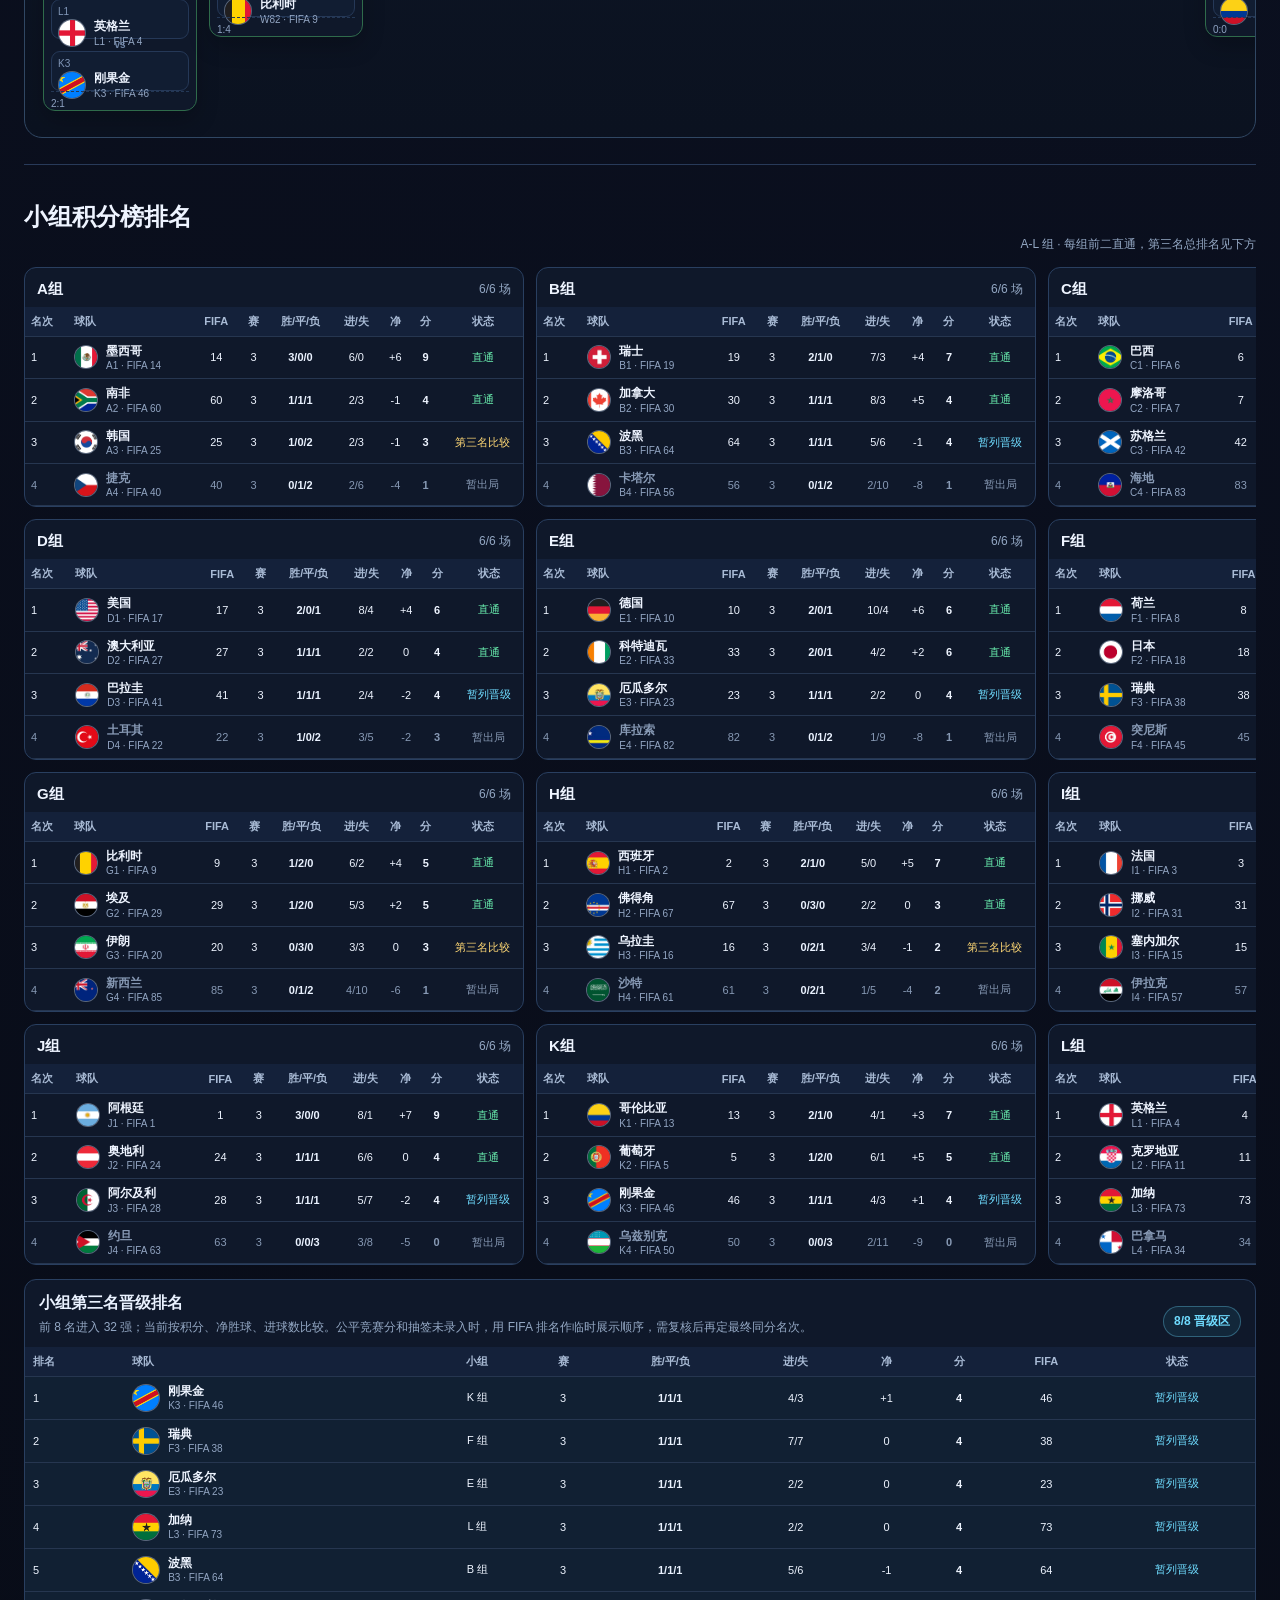
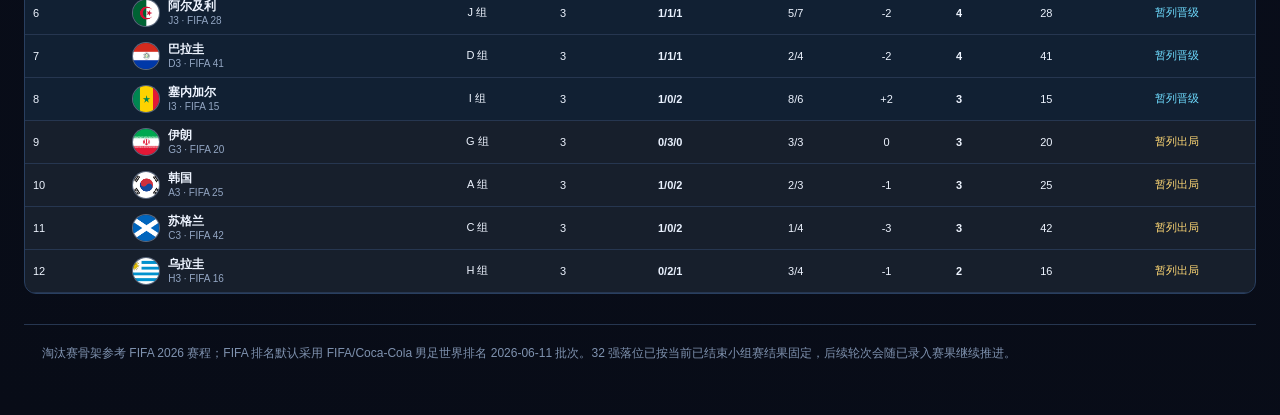
==== commit 43aa84ea: "Add 2026-07-08 World Cup round of 16 odds" ====
--- a/bracket.html
+++ b/bracket.html
@@ -4,7 +4,7 @@
   <meta charset="utf-8">
   <meta name="viewport" content="width=device-width,initial-scale=1">
   <title>美加墨世界杯晋级图与小组排名</title>
-  <link rel="stylesheet" href="styles.css?v=20260707-r16-92">
+  <link rel="stylesheet" href="styles.css?v=20260708-r16-96">
 </head>
 <body>
 <div class="app bracket-app">
@@ -18,8 +18,8 @@
   </header>
 
   <nav class="page-tabs" aria-label="页面切换">
-    <a class="page-tab" href="index.html?v=20260707-r16-92">赔率数据</a>
-    <a class="page-tab active" href="bracket.html?v=20260707-r16-92">晋级图 / 小组排名</a>
+    <a class="page-tab" href="index.html?v=20260708-r16-96">赔率数据</a>
+    <a class="page-tab active" href="bracket.html?v=20260708-r16-96">晋级图 / 小组排名</a>
   </nav>
 
   <main>
@@ -32,7 +32,7 @@
     淘汰赛骨架参考 FIFA 2026 赛程；FIFA 排名默认采用 FIFA/Coca-Cola 男足世界排名 2026-06-11 批次。32 强落位已按当前已结束小组赛结果固定，后续轮次会随已录入赛果继续推进。
   </footer>
 </div>
-  <script src="data.js?v=20260707-r16-92"></script>
-  <script src="bracket.js?v=20260707-r16-92"></script>
+  <script src="data.js?v=20260708-r16-96"></script>
+  <script src="bracket.js?v=20260708-r16-96"></script>
 </body>
 </html>
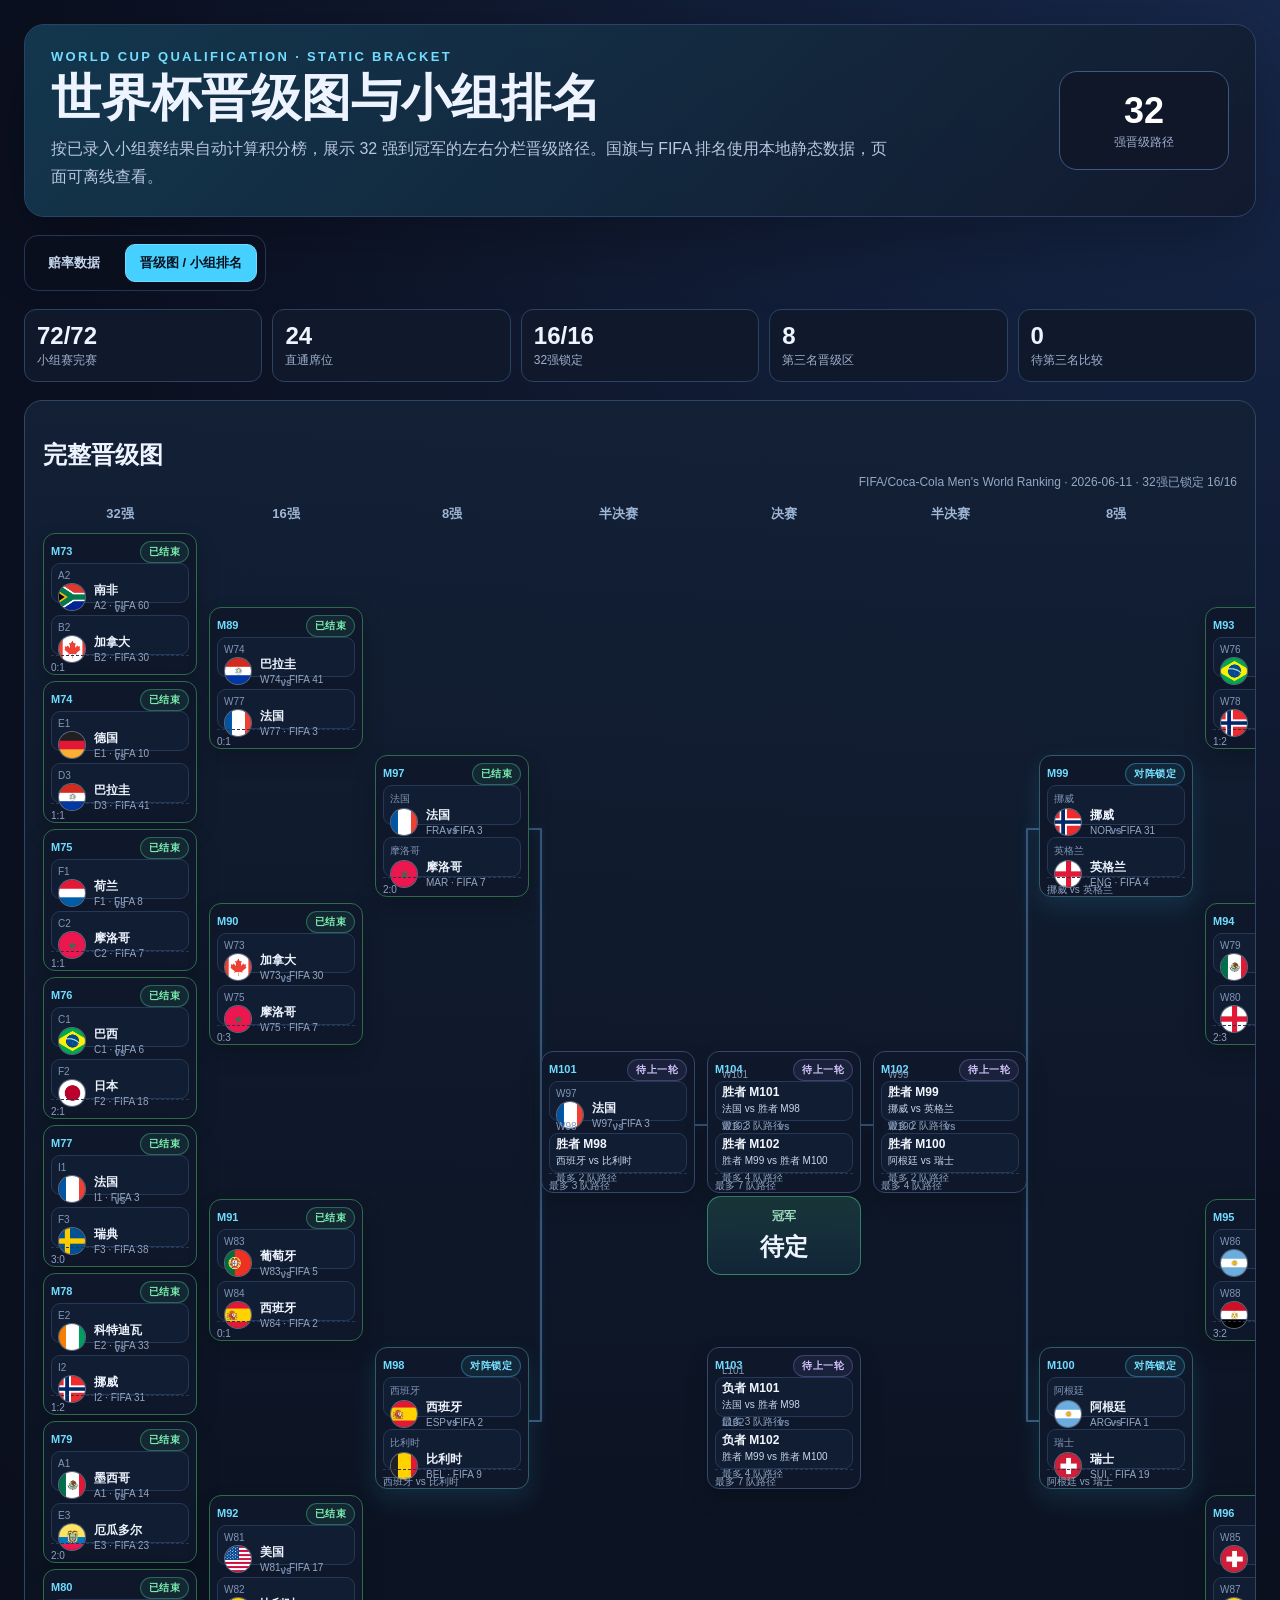
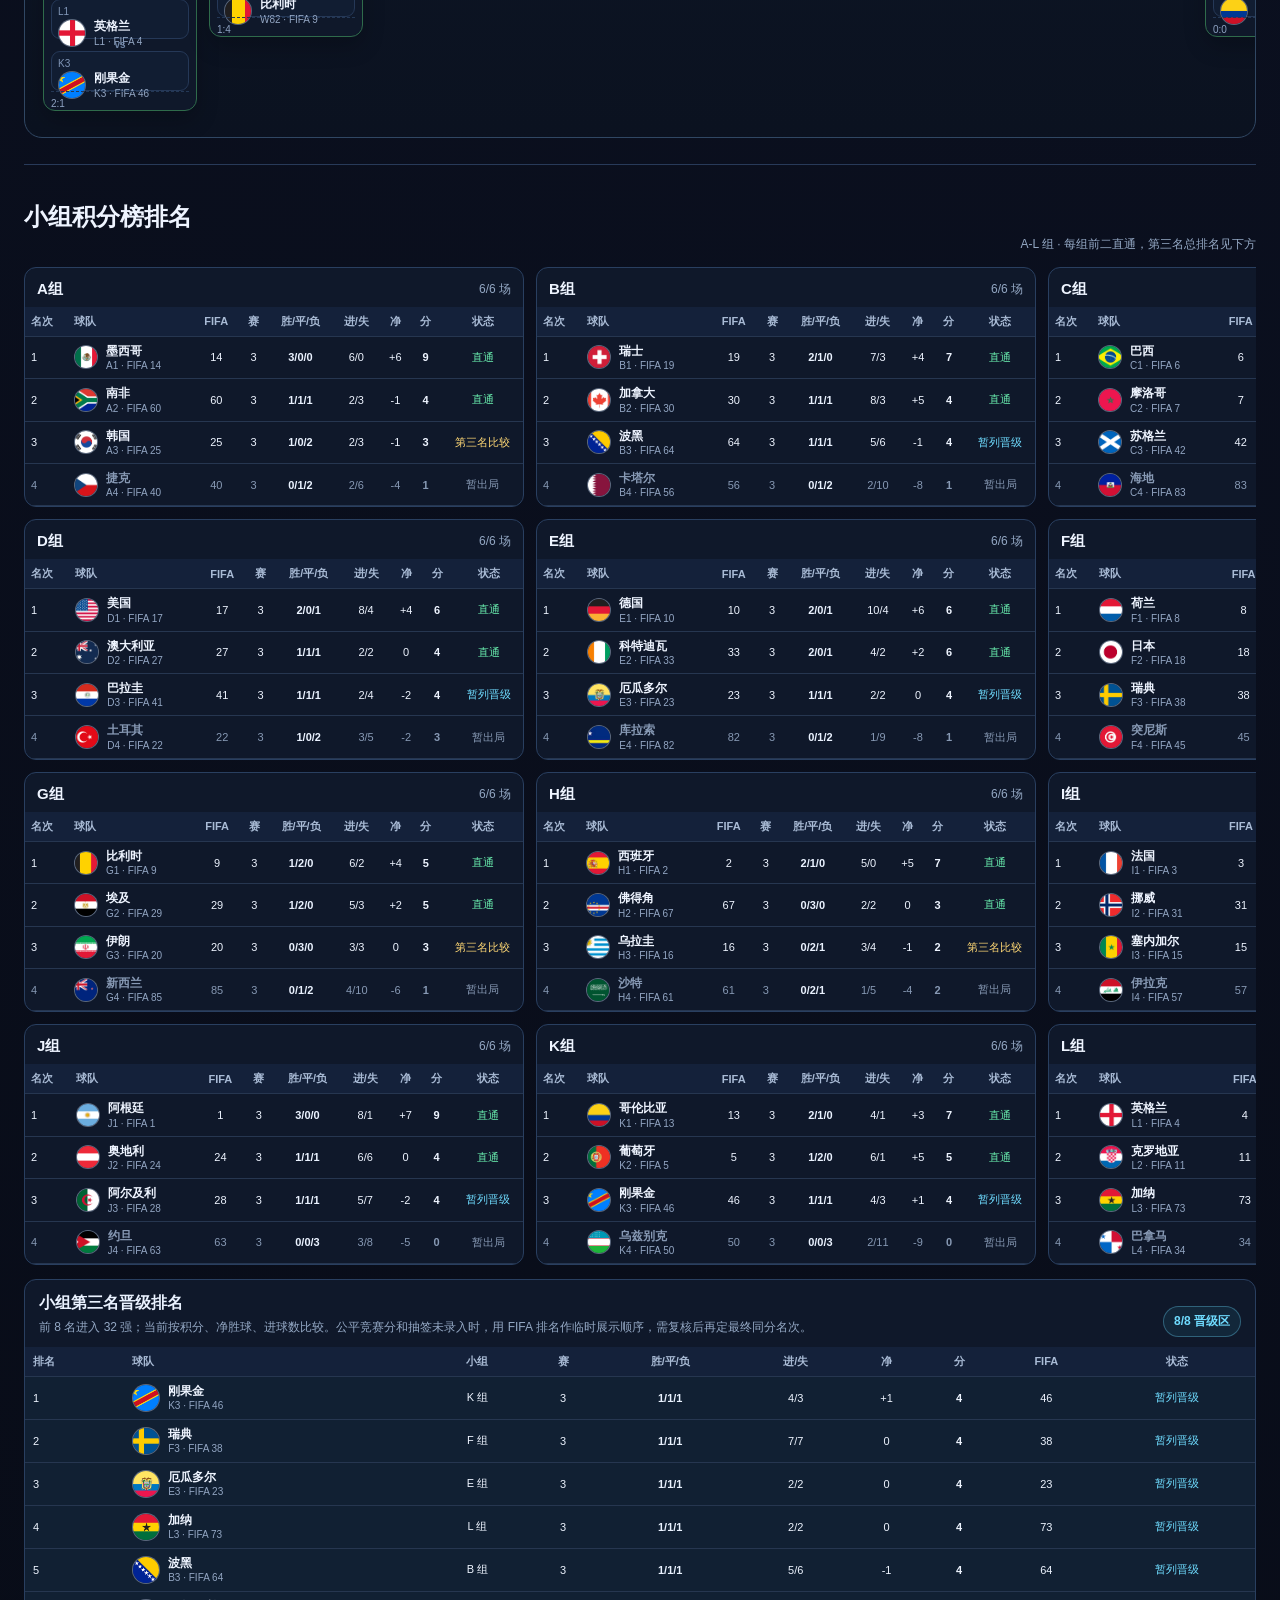
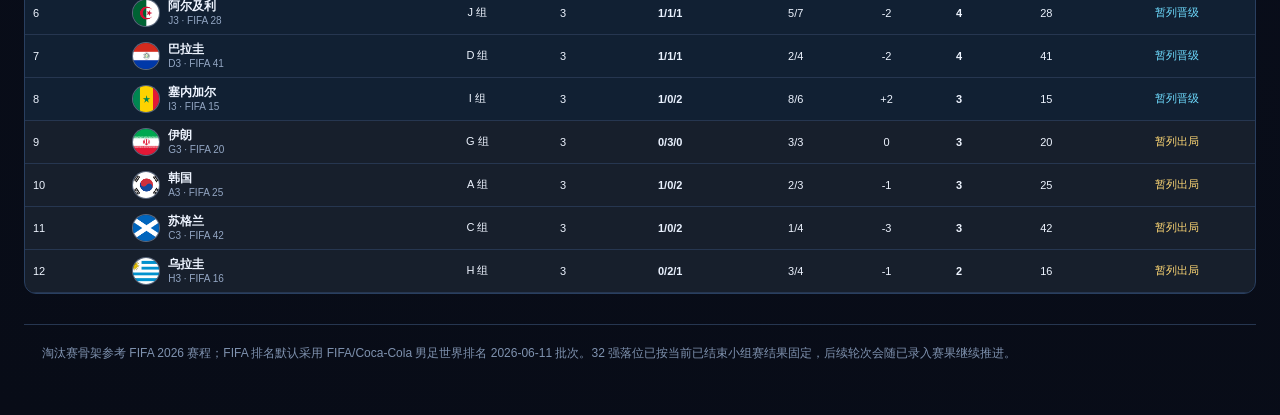
==== commit 431f8bfa: "Add 2026-07-10 World Cup quarterfinal odds" ====
--- a/bracket.html
+++ b/bracket.html
@@ -4,7 +4,7 @@
   <meta charset="utf-8">
   <meta name="viewport" content="width=device-width,initial-scale=1">
   <title>美加墨世界杯晋级图与小组排名</title>
-  <link rel="stylesheet" href="styles.css?v=20260708-r16-96">
+  <link rel="stylesheet" href="styles.css?v=20260710-qf-97">
 </head>
 <body>
 <div class="app bracket-app">
@@ -18,8 +18,8 @@
   </header>
 
   <nav class="page-tabs" aria-label="页面切换">
-    <a class="page-tab" href="index.html?v=20260708-r16-96">赔率数据</a>
-    <a class="page-tab active" href="bracket.html?v=20260708-r16-96">晋级图 / 小组排名</a>
+    <a class="page-tab" href="index.html?v=20260710-qf-97">赔率数据</a>
+    <a class="page-tab active" href="bracket.html?v=20260710-qf-97">晋级图 / 小组排名</a>
   </nav>
 
   <main>
@@ -32,7 +32,7 @@
     淘汰赛骨架参考 FIFA 2026 赛程；FIFA 排名默认采用 FIFA/Coca-Cola 男足世界排名 2026-06-11 批次。32 强落位已按当前已结束小组赛结果固定，后续轮次会随已录入赛果继续推进。
   </footer>
 </div>
-  <script src="data.js?v=20260708-r16-96"></script>
-  <script src="bracket.js?v=20260708-r16-96"></script>
+  <script src="data.js?v=20260710-qf-97"></script>
+  <script src="bracket.js?v=20260710-qf-97"></script>
 </body>
 </html>
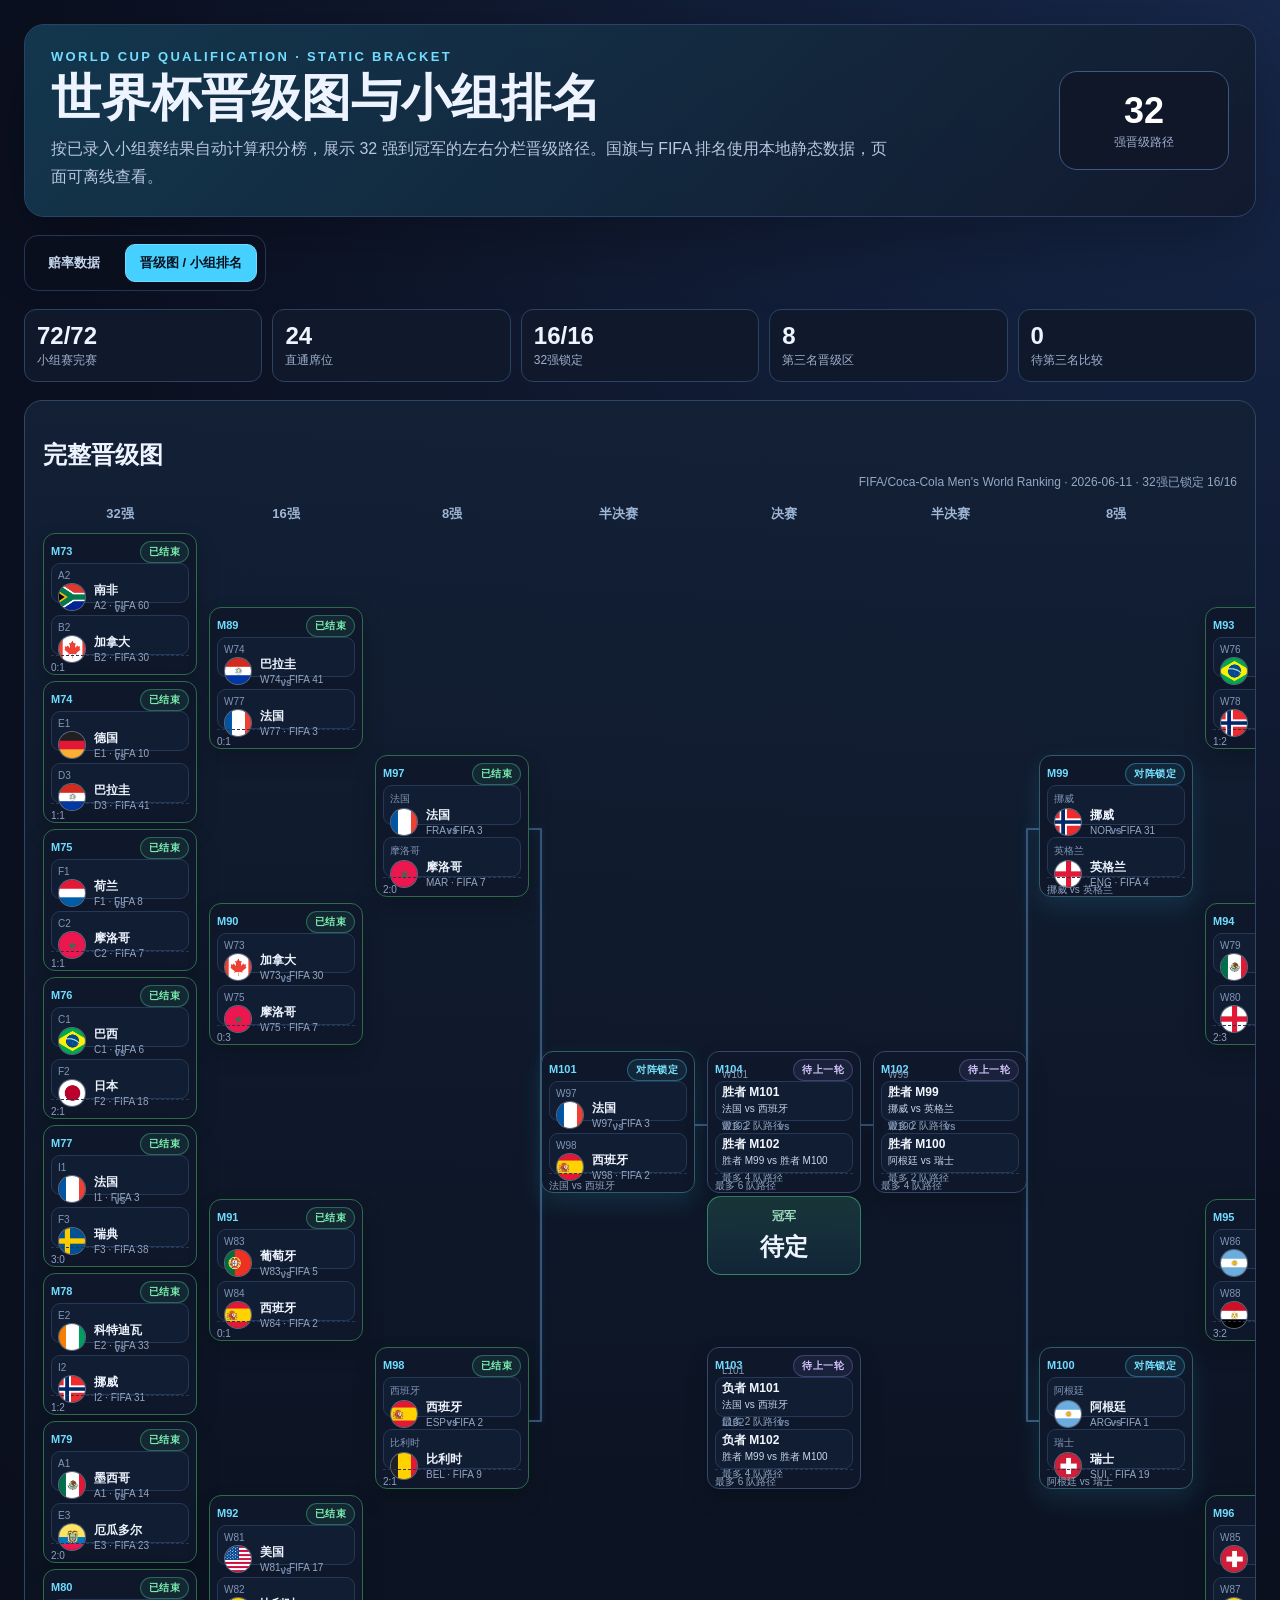
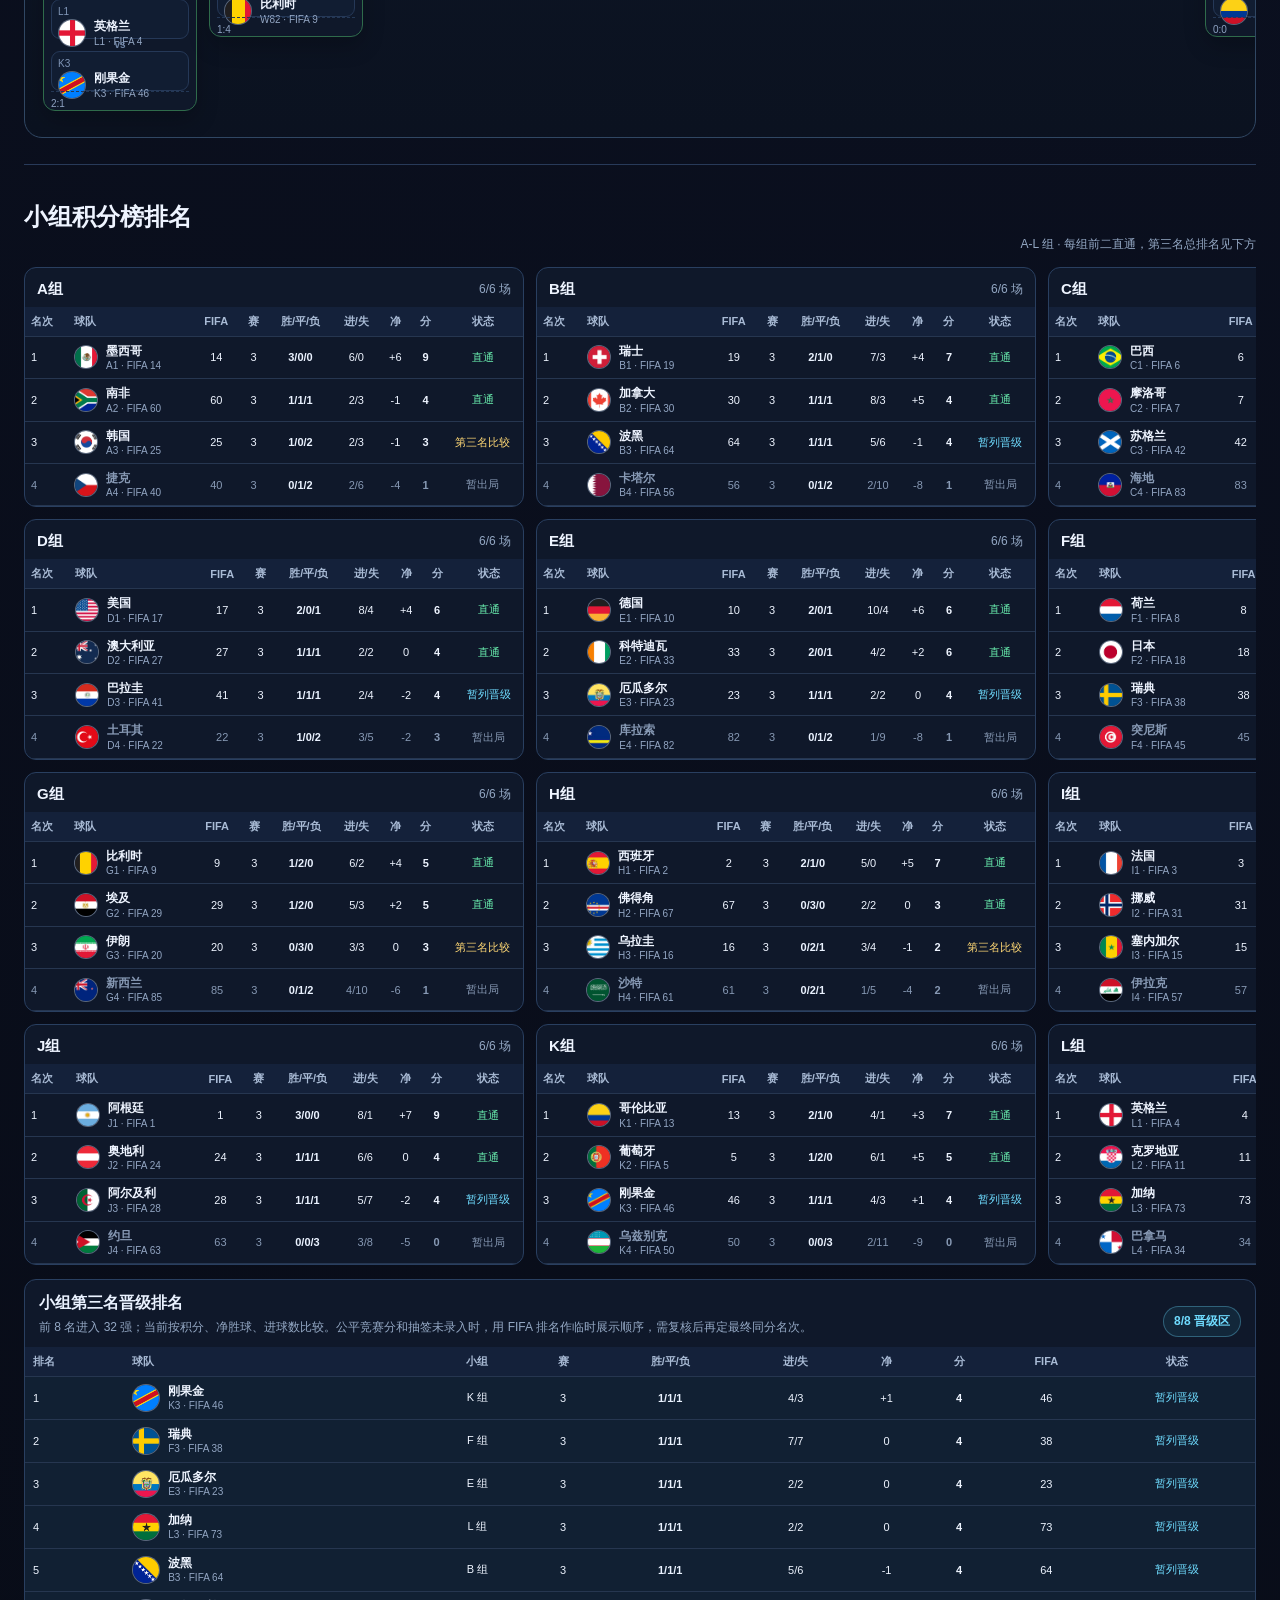
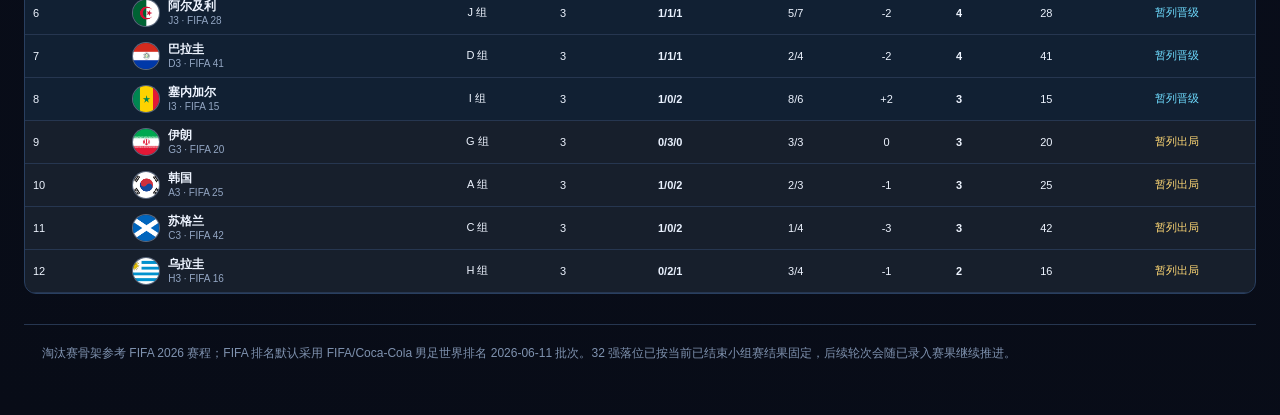
==== commit b250c648: "Add 2026-07-11 World Cup quarterfinal odds" ====
--- a/bracket.html
+++ b/bracket.html
@@ -4,7 +4,7 @@
   <meta charset="utf-8">
   <meta name="viewport" content="width=device-width,initial-scale=1">
   <title>美加墨世界杯晋级图与小组排名</title>
-  <link rel="stylesheet" href="styles.css?v=20260710-qf-97">
+  <link rel="stylesheet" href="styles.css?v=20260711-qf-98">
 </head>
 <body>
 <div class="app bracket-app">
@@ -18,8 +18,8 @@
   </header>
 
   <nav class="page-tabs" aria-label="页面切换">
-    <a class="page-tab" href="index.html?v=20260710-qf-97">赔率数据</a>
-    <a class="page-tab active" href="bracket.html?v=20260710-qf-97">晋级图 / 小组排名</a>
+    <a class="page-tab" href="index.html?v=20260711-qf-98">赔率数据</a>
+    <a class="page-tab active" href="bracket.html?v=20260711-qf-98">晋级图 / 小组排名</a>
   </nav>
 
   <main>
@@ -32,7 +32,7 @@
     淘汰赛骨架参考 FIFA 2026 赛程；FIFA 排名默认采用 FIFA/Coca-Cola 男足世界排名 2026-06-11 批次。32 强落位已按当前已结束小组赛结果固定，后续轮次会随已录入赛果继续推进。
   </footer>
 </div>
-  <script src="data.js?v=20260710-qf-97"></script>
-  <script src="bracket.js?v=20260710-qf-97"></script>
+  <script src="data.js?v=20260711-qf-98"></script>
+  <script src="bracket.js?v=20260711-qf-98"></script>
 </body>
 </html>
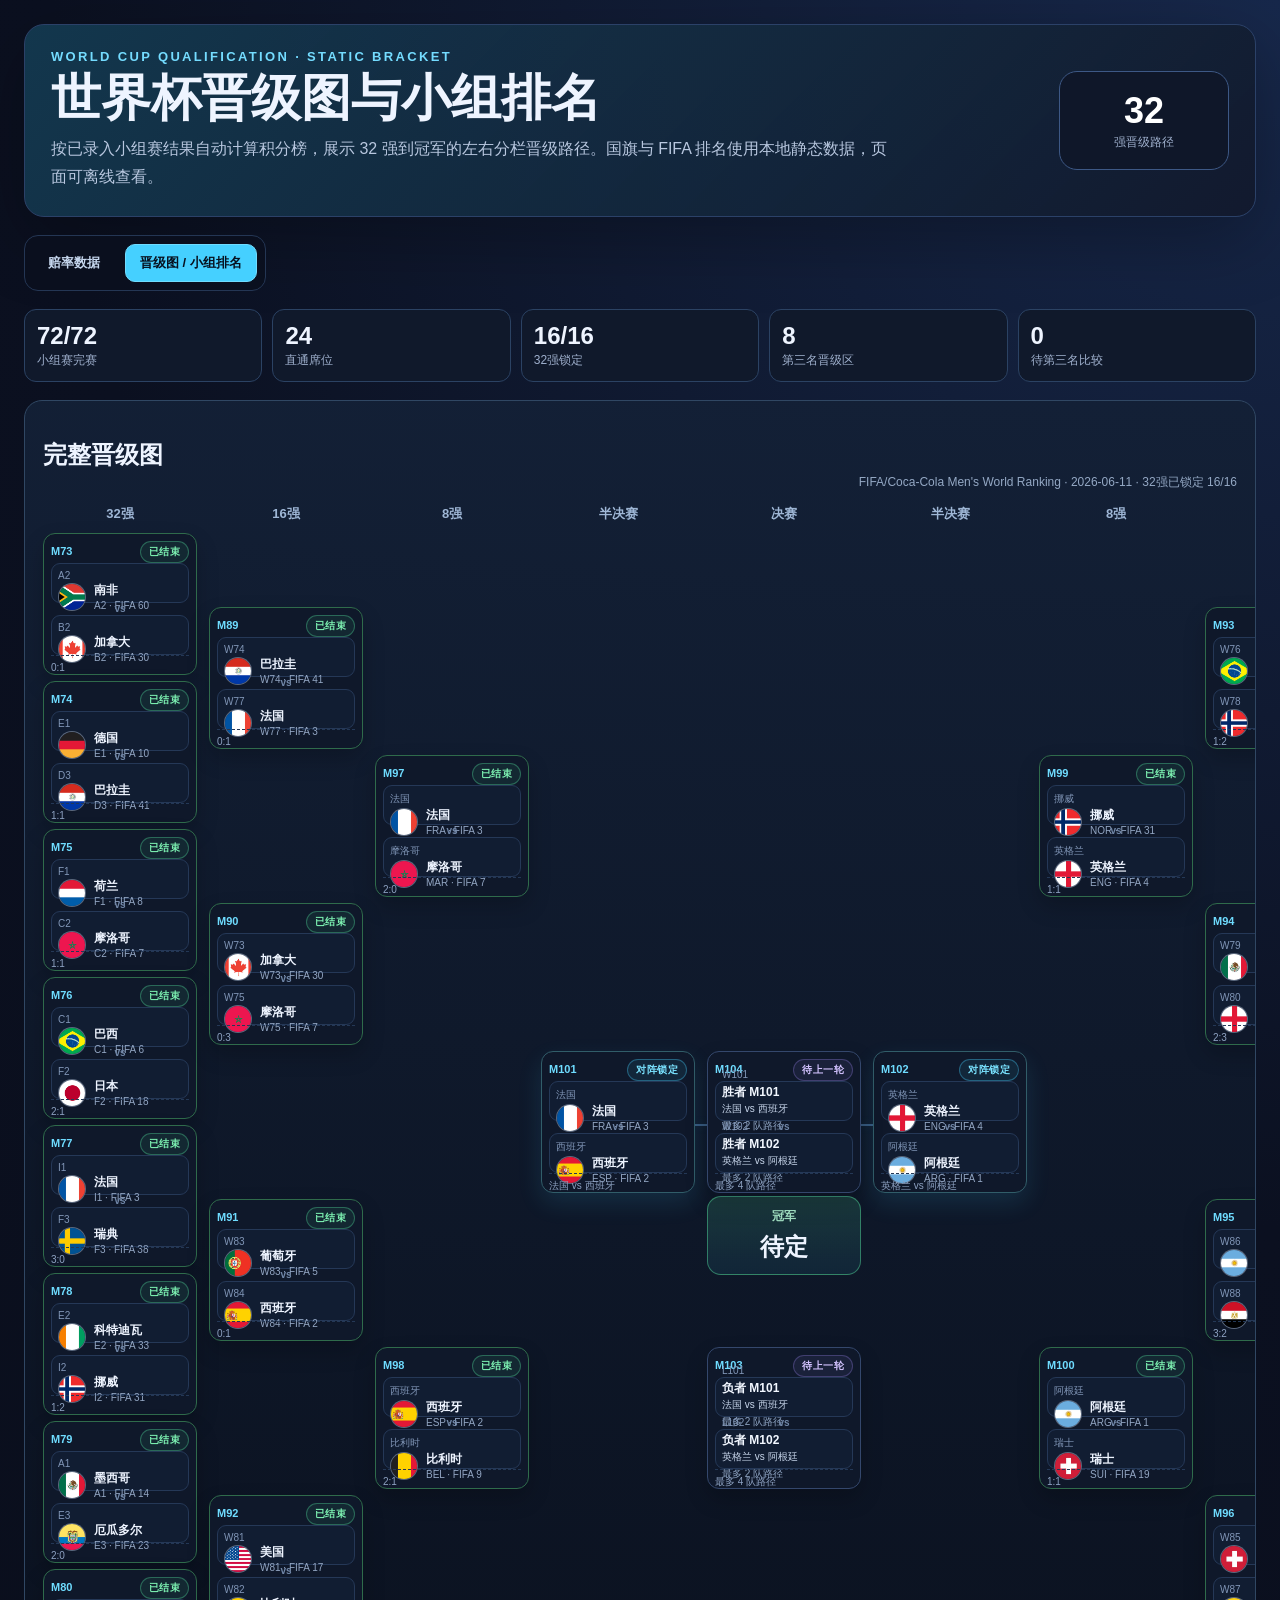
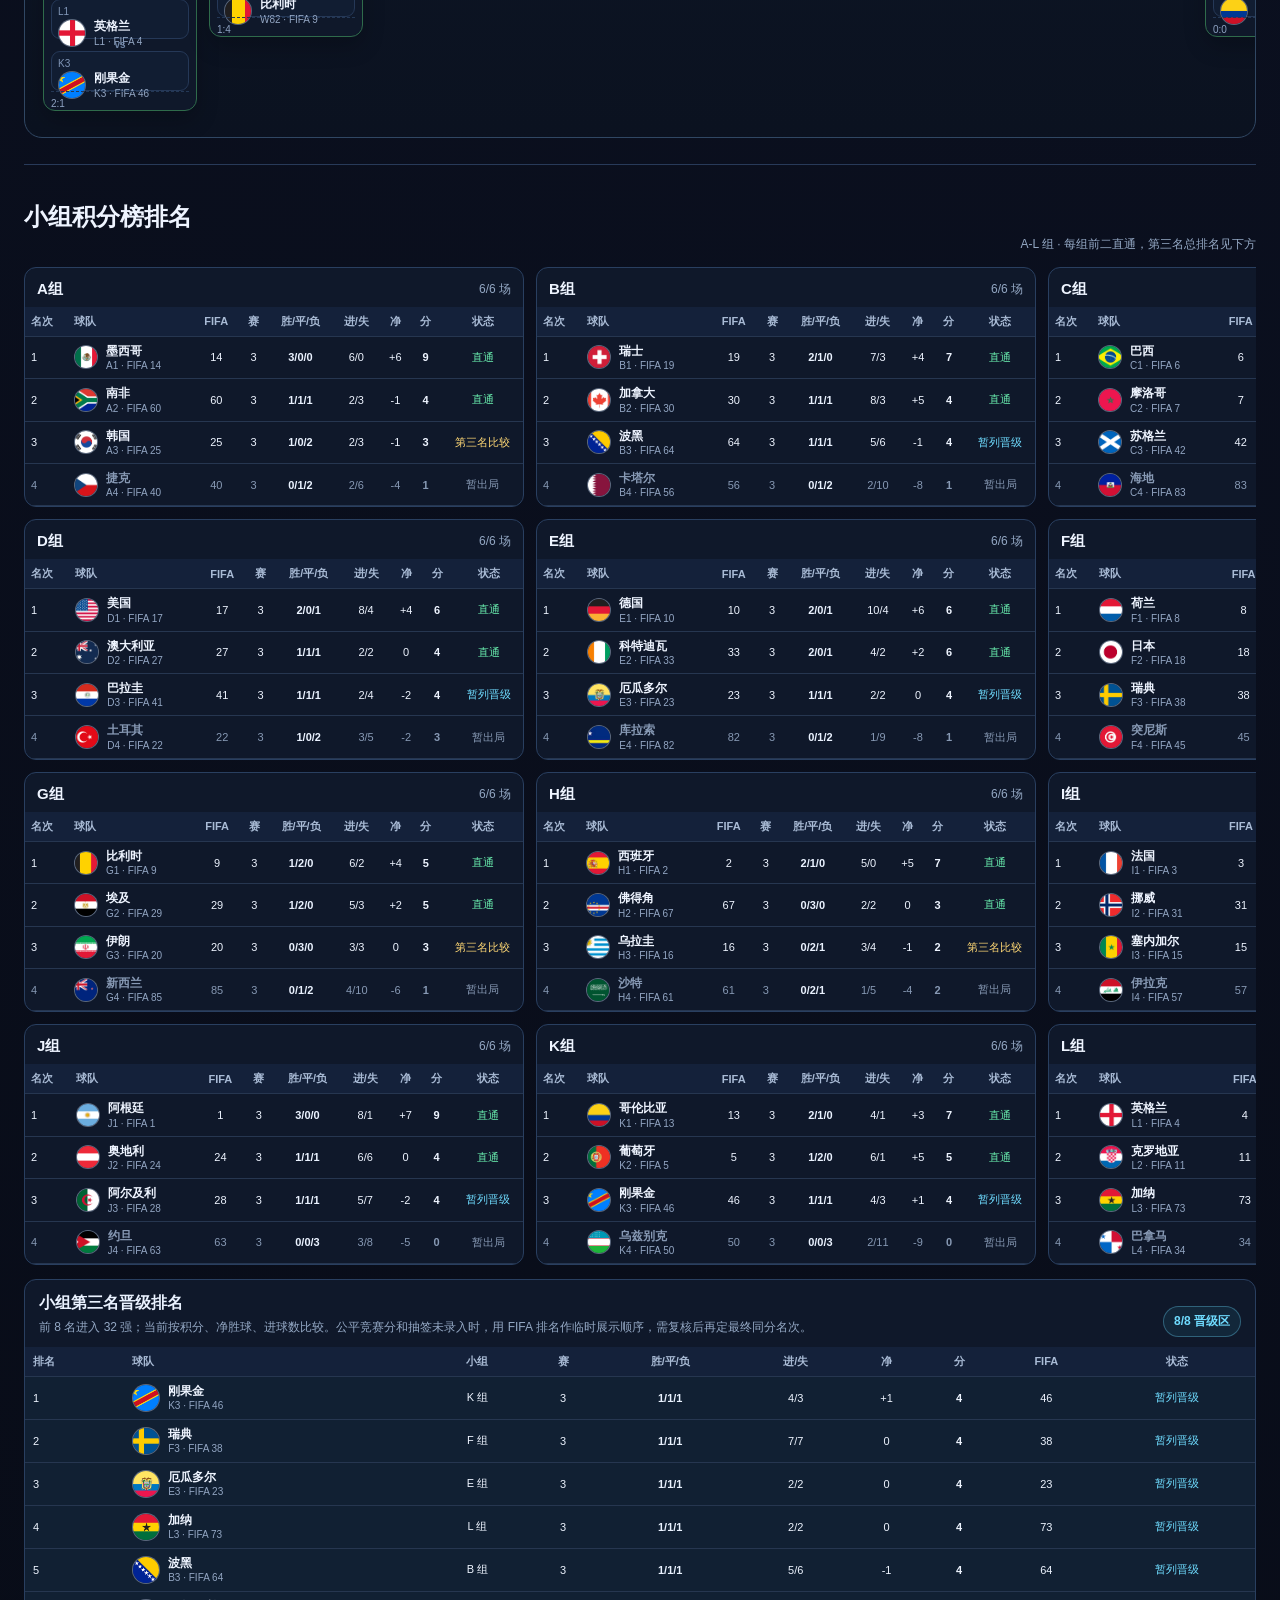
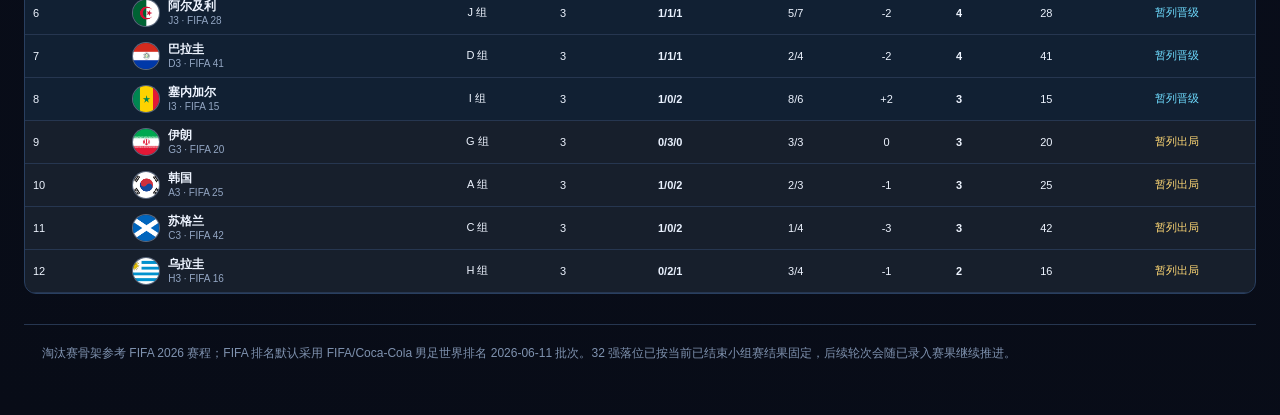
==== commit 0122744a: "Add 2026-07-12 World Cup quarterfinal odds" ====
--- a/bracket.html
+++ b/bracket.html
@@ -4,7 +4,7 @@
   <meta charset="utf-8">
   <meta name="viewport" content="width=device-width,initial-scale=1">
   <title>美加墨世界杯晋级图与小组排名</title>
-  <link rel="stylesheet" href="styles.css?v=20260711-qf-98">
+<link rel="stylesheet" href="styles.css?v=20260712-qf-100">
 </head>
 <body>
 <div class="app bracket-app">
@@ -18,8 +18,8 @@
   </header>
 
   <nav class="page-tabs" aria-label="页面切换">
-    <a class="page-tab" href="index.html?v=20260711-qf-98">赔率数据</a>
-    <a class="page-tab active" href="bracket.html?v=20260711-qf-98">晋级图 / 小组排名</a>
+      <a class="page-tab" href="index.html?v=20260712-qf-100">赔率数据</a>
+      <a class="page-tab active" href="bracket.html?v=20260712-qf-100">晋级图 / 小组排名</a>
   </nav>
 
   <main>
@@ -32,7 +32,7 @@
     淘汰赛骨架参考 FIFA 2026 赛程；FIFA 排名默认采用 FIFA/Coca-Cola 男足世界排名 2026-06-11 批次。32 强落位已按当前已结束小组赛结果固定，后续轮次会随已录入赛果继续推进。
   </footer>
 </div>
-  <script src="data.js?v=20260711-qf-98"></script>
-  <script src="bracket.js?v=20260711-qf-98"></script>
+  <script src="data.js?v=20260712-qf-100"></script>
+  <script src="bracket.js?v=20260712-qf-100"></script>
 </body>
 </html>
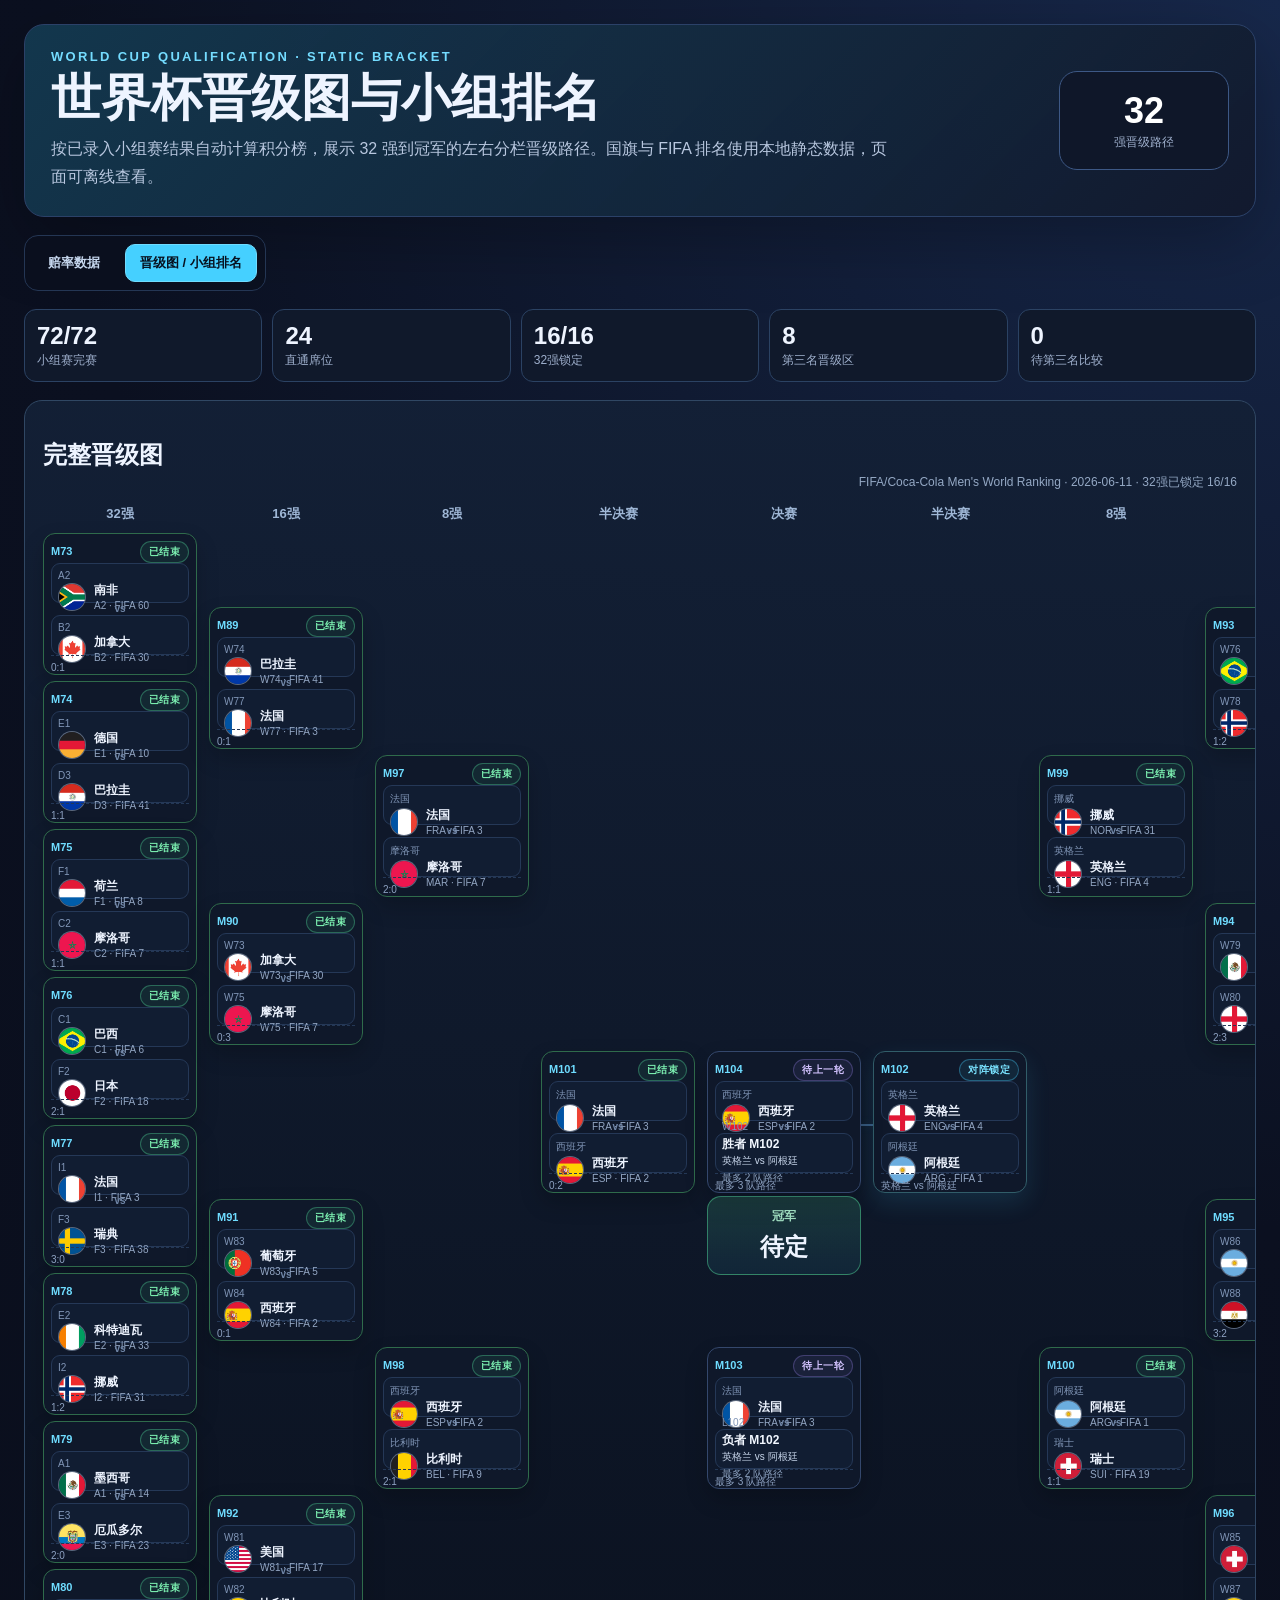
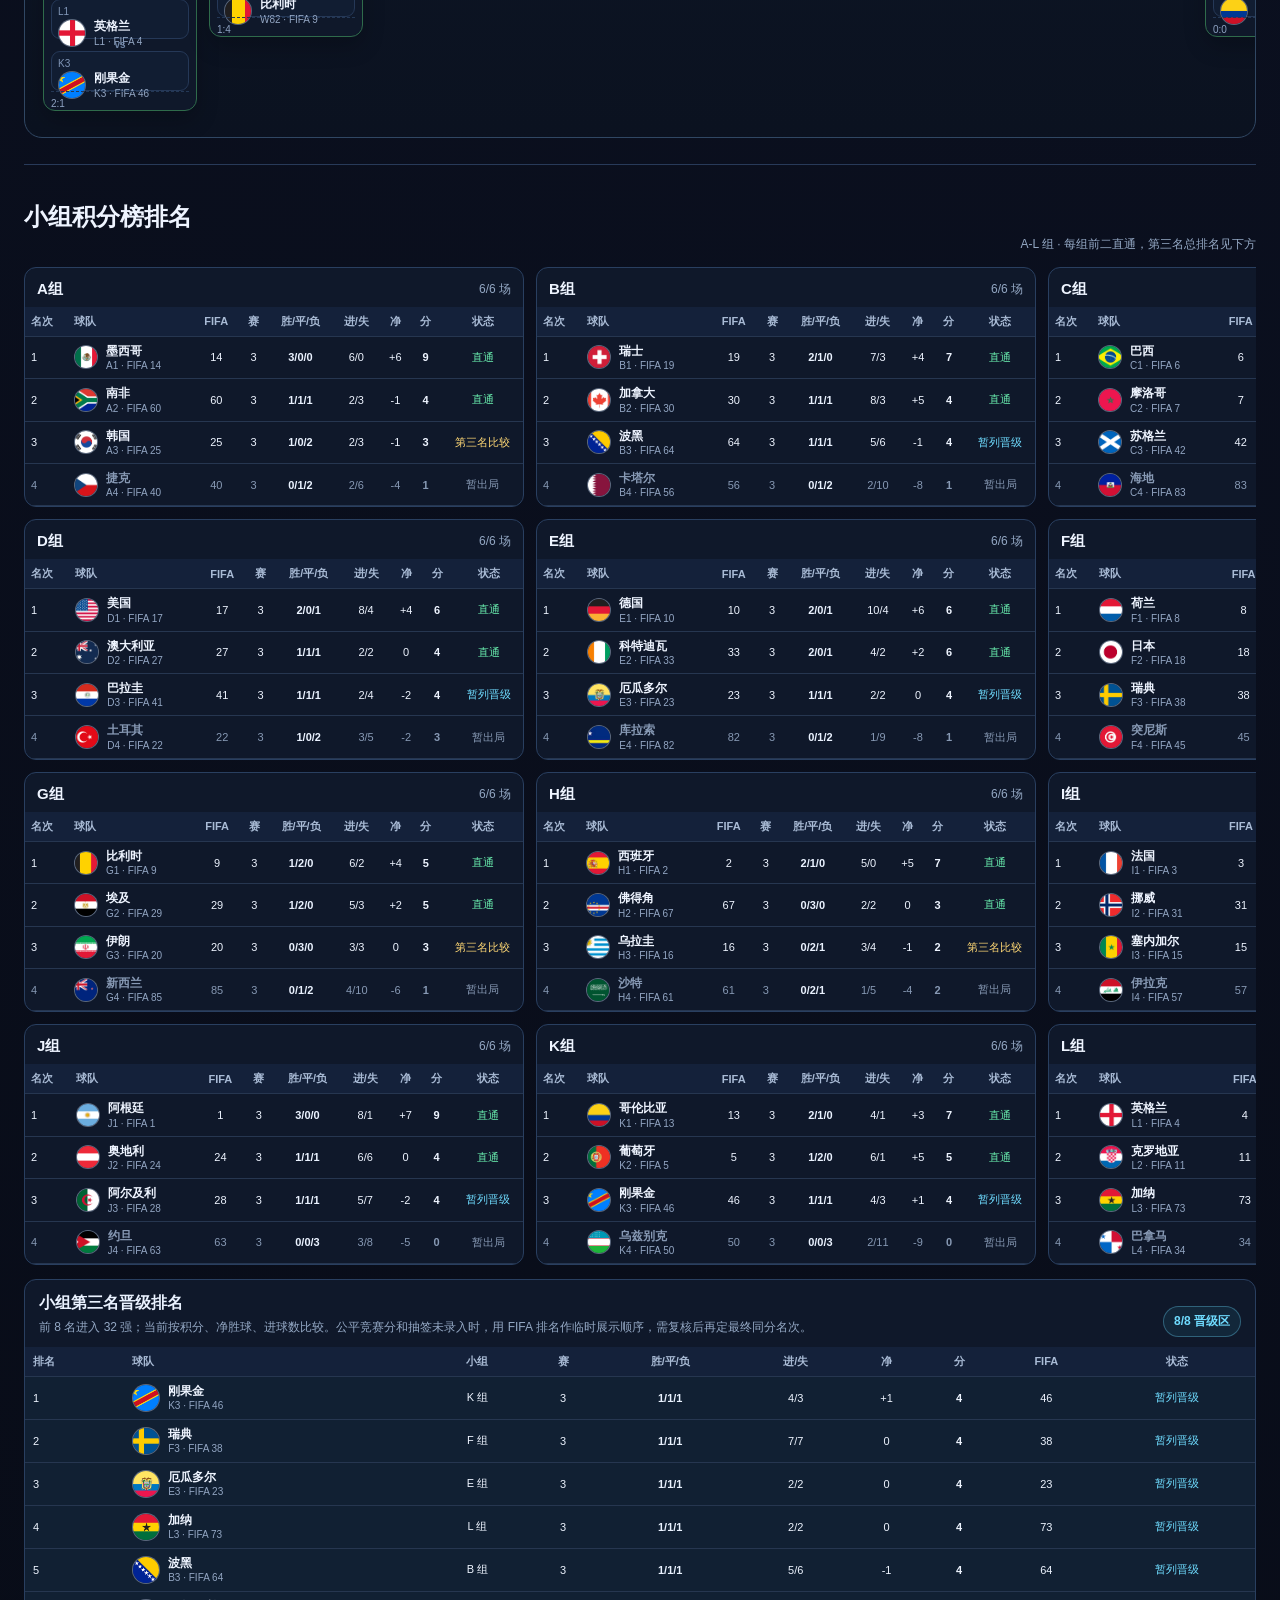
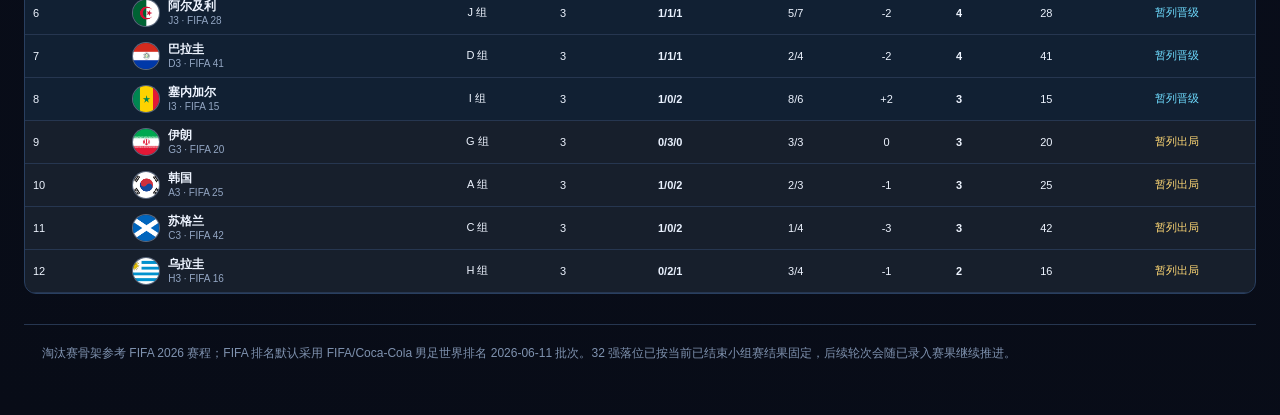
==== commit 4f8ce4e6: "Add 2026-07-15 World Cup semifinal odds" ====
--- a/bracket.html
+++ b/bracket.html
@@ -4,7 +4,7 @@
   <meta charset="utf-8">
   <meta name="viewport" content="width=device-width,initial-scale=1">
   <title>美加墨世界杯晋级图与小组排名</title>
-<link rel="stylesheet" href="styles.css?v=20260712-qf-100">
+<link rel="stylesheet" href="styles.css?v=20260715-sf-101">
 </head>
 <body>
 <div class="app bracket-app">
@@ -18,8 +18,8 @@
   </header>
 
   <nav class="page-tabs" aria-label="页面切换">
-      <a class="page-tab" href="index.html?v=20260712-qf-100">赔率数据</a>
-      <a class="page-tab active" href="bracket.html?v=20260712-qf-100">晋级图 / 小组排名</a>
+      <a class="page-tab" href="index.html?v=20260715-sf-101">赔率数据</a>
+      <a class="page-tab active" href="bracket.html?v=20260715-sf-101">晋级图 / 小组排名</a>
   </nav>
 
   <main>
@@ -32,7 +32,7 @@
     淘汰赛骨架参考 FIFA 2026 赛程；FIFA 排名默认采用 FIFA/Coca-Cola 男足世界排名 2026-06-11 批次。32 强落位已按当前已结束小组赛结果固定，后续轮次会随已录入赛果继续推进。
   </footer>
 </div>
-  <script src="data.js?v=20260712-qf-100"></script>
-  <script src="bracket.js?v=20260712-qf-100"></script>
+  <script src="data.js?v=20260715-sf-101"></script>
+  <script src="bracket.js?v=20260715-sf-101"></script>
 </body>
 </html>
